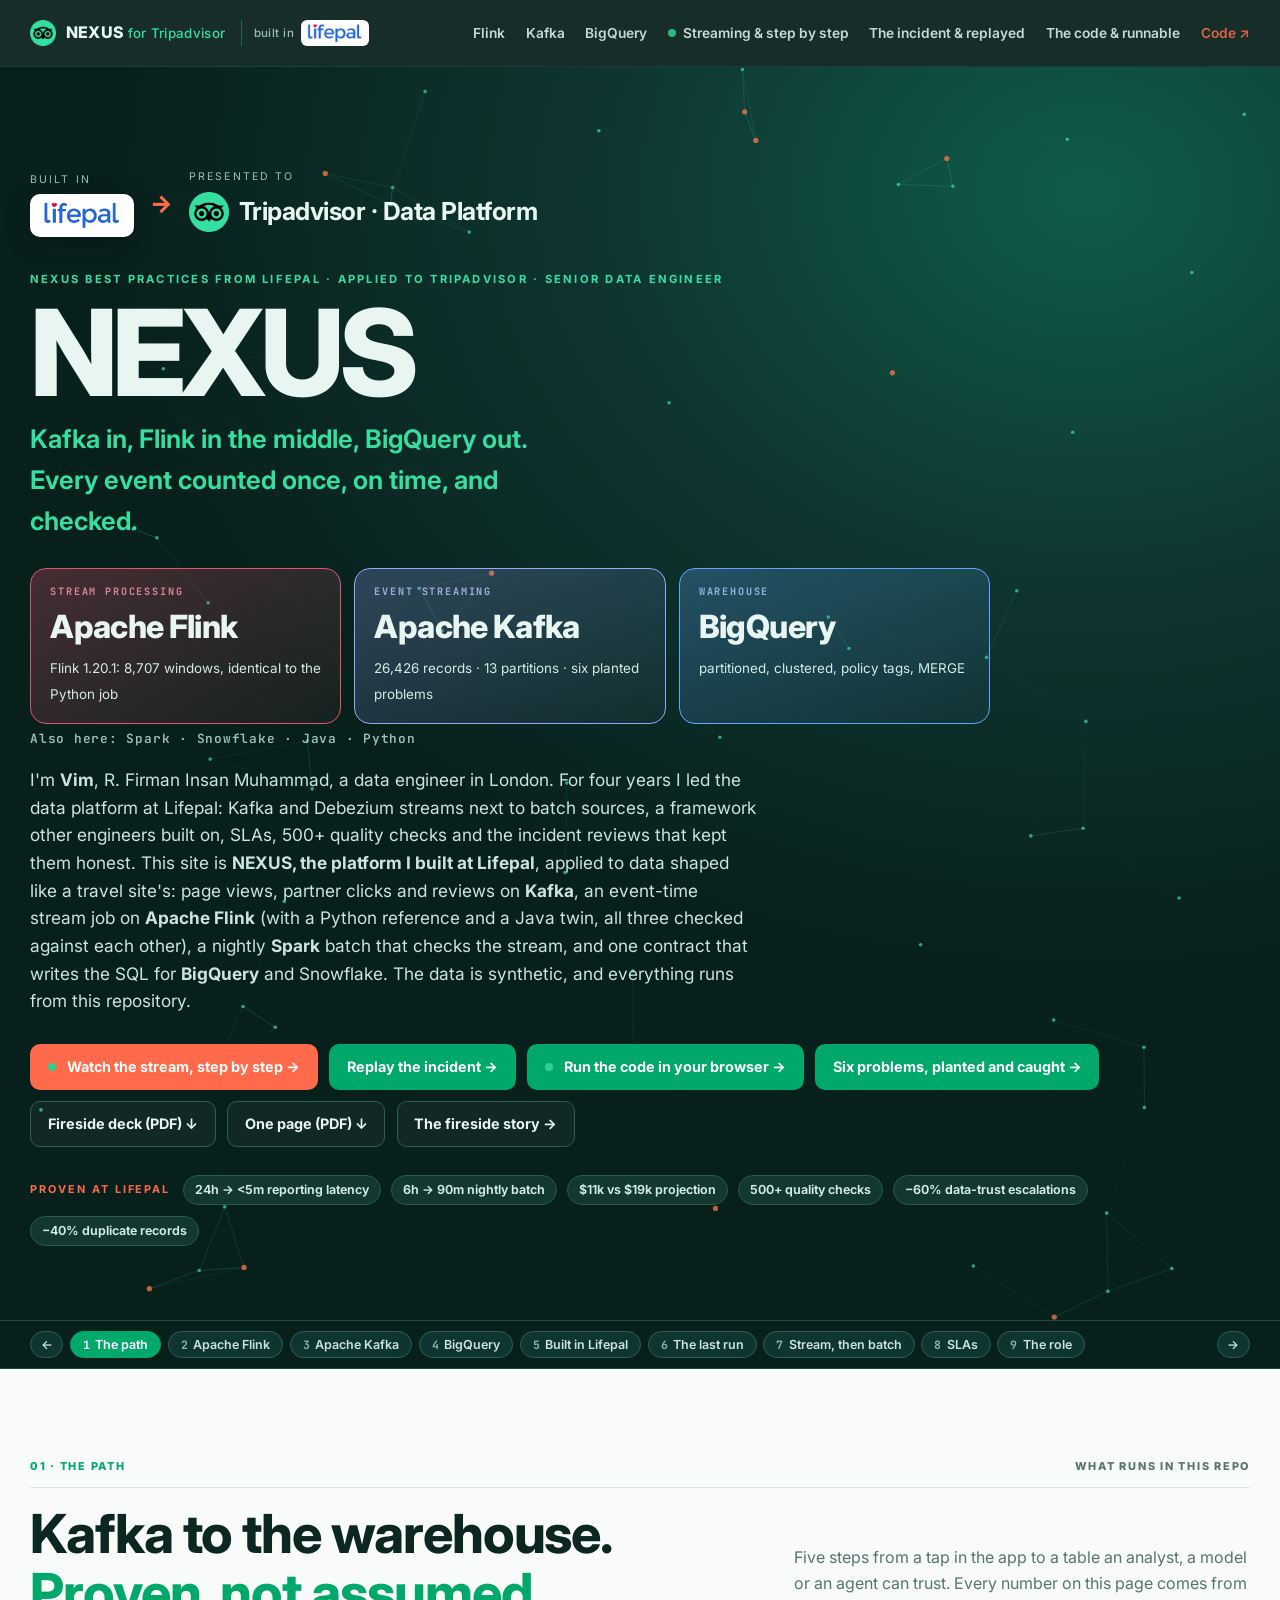
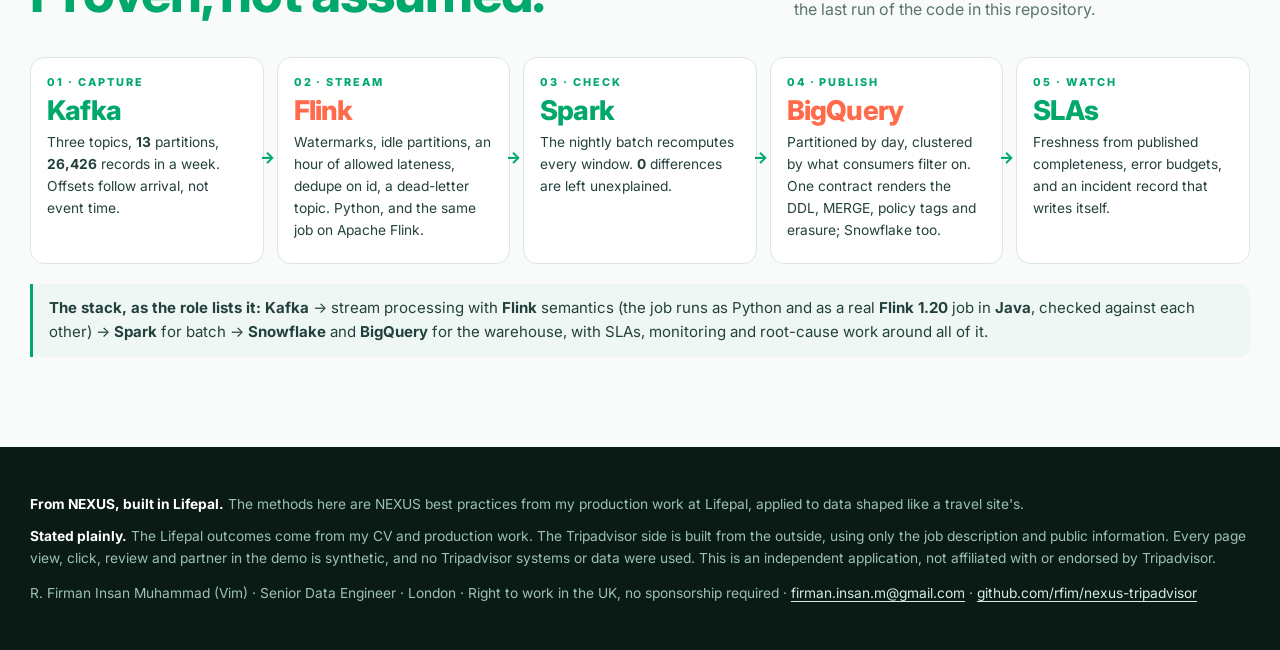
==== index.html @ 794dea15 "Put Flink, Kafka and BigQuery first: hero tiles, nav, section order, BigQuery-first SQL Co-Authored-" ====
<!doctype html>
<html lang="en-GB">
<head>
<meta charset="utf-8">
<meta name="viewport" content="width=device-width, initial-scale=1">
<title>NEXUS for Tripadvisor · Vim</title>
<meta name="description" content="An independent Senior Data Engineer portfolio by R. Firman Insan Muhammad (Vim): Kafka topics into an event-time stream job with a Java twin, a nightly Spark batch that checks it, one contract rendered to Snowflake and BigQuery, and SLAs with a real incident and its postmortem.">
<link rel="icon" href="assets/favicon.png" type="image/png">
<link rel="apple-touch-icon" href="assets/apple-touch-icon.png">
<link rel="preconnect" href="https://fonts.googleapis.com"><link rel="preconnect" href="https://fonts.gstatic.com" crossorigin>
<link href="https://fonts.googleapis.com/css2?family=Inter:wght@300;400;500;600;700;800&family=JetBrains+Mono:wght@400;600&display=swap" rel="stylesheet">
<link rel="stylesheet" href="assets/site.css">
<link rel="stylesheet" href="assets/tripadvisor.css">
</head>
<body>
<a class="skip" href="#main">Skip to content</a>
<header class="site-header"><div class="shell">
  <a class="brand" href="#top"><img class="brand-owl" src="assets/tripadvisor-owl.png" alt="" width="26" height="26"><span>NEXUS <small>for Tripadvisor</small></span><span class="built-in"><small>built in</small><span class="logo-chip"><img src="assets/lifepal.png" alt="Lifepal" width="56" height="20"></span></span></a>
  <nav aria-label="Primary">
    <a href="#java">Flink</a>
    <a href="#problems">Kafka</a>
    <a href="#warehouses">BigQuery</a>
    <a href="stream.html" class="keep"><span class="live" aria-hidden="true"></span>Streaming &amp; step by step</a>
    <a href="oncall.html" class="keep">The incident &amp; replayed</a>
    <a href="run.html" class="keep">The code &amp; runnable</a>
    <a href="https://github.com/rfim/nexus-tripadvisor" class="nav-code keep">Code ↗</a>
  </nav>
</div></header>

<main id="main">
<section class="hero" id="top">
  <canvas id="hero-net" aria-hidden="true"></canvas>
  <div class="shell">
    <div class="built" aria-label="Built in Lifepal, presented to Tripadvisor">
      <div><small>Built in</small><span class="logo-tile"><img src="assets/lifepal.png" alt="Lifepal" width="120" height="43"></span></div>
      <i aria-hidden="true">→</i>
      <div><small>Presented to</small><span class="ta-presented"><img src="assets/tripadvisor-owl.png" alt="Tripadvisor" width="40" height="40"><b>Tripadvisor · Data Platform</b></span></div>
    </div>
    <p class="kicker" style="color:var(--violet2)">NEXUS best practices from Lifepal · applied to Tripadvisor · Senior Data Engineer</p>
    <h1>NEXUS</h1>
    <p class="sub">Kafka in, Flink in the middle, BigQuery out. Every event counted once, on time, and checked.</p>
    <div class="stack3" aria-label="The three technologies this site is built around">
      <a class="stack-tile flink" href="#java"><small>Stream processing</small><b>Apache Flink</b><span data-k="flink_line">Flink 1.20 job, checked in CI</span></a>
      <a class="stack-tile kafka" href="#problems"><small>Event streaming</small><b>Apache Kafka</b><span data-k="kafka_line">three topics, six planted problems</span></a>
      <a class="stack-tile bq" href="#warehouses"><small>Warehouse</small><b>BigQuery</b><span>partitioned, clustered, policy tags, MERGE</span></a>
    </div>
    <p class="also">Also here: Spark · Snowflake · Java · Python</p>
    <p class="lede">I'm <b>Vim</b>, R. Firman Insan Muhammad, a data engineer in London. For four years I led the data platform at Lifepal: Kafka and Debezium streams next to batch sources, a framework other engineers built on, SLAs, 500+ quality checks and the incident reviews that kept them honest. This site is <b>NEXUS, the platform I built at Lifepal</b>, applied to data shaped like a travel site's: page views, partner clicks and reviews on <b>Kafka</b>, an event-time stream job on <b>Apache Flink</b> (with a Python reference and a Java twin, all three checked against each other), a nightly <b>Spark</b> batch that checks the stream, and one contract that writes the SQL for <b>BigQuery</b> and Snowflake. The data is synthetic, and everything runs from this repository.</p>
    <div class="cta">
      <a class="button b-pink" href="stream.html"><span class="live" aria-hidden="true"></span>Watch the stream, step by step →</a>
      <a class="button b-primary" href="oncall.html">Replay the incident →</a>
      <a class="button b-primary" href="run.html"><span class="live" aria-hidden="true"></span>Run the code in your browser →</a>
      <a class="button b-primary" href="#problems">Six problems, planted and caught →</a>
      <a class="button b-ghost" href="assets/Nexus_Tripadvisor_VIM.pdf">Fireside deck (PDF) ↓</a>
      <a class="button b-ghost" href="assets/VIM_Tripadvisor_one_page.pdf">One page (PDF) ↓</a>
      <a class="button b-ghost" href="story.html">The fireside story →</a>
    </div>
    <div class="proof"><b>PROVEN AT LIFEPAL</b>
      <span class="chip dark">24h → &lt;5m reporting latency</span><span class="chip dark">6h → 90m nightly batch</span>
      <span class="chip dark">$11k vs $19k projection</span><span class="chip dark">500+ quality checks</span>
      <span class="chip dark">−60% data-trust escalations</span><span class="chip dark">−40% duplicate records</span></div>
  </div>
</section>

<div class="strip-nav" id="strip-nav"><div class="shell" role="tablist" aria-label="NEXUS for Tripadvisor, section by section">
  <button class="arrow" data-step="prev" aria-label="Previous">←</button>
  <button data-go="0"><b>1</b>The path</button><button data-go="1"><b>2</b>Apache Flink</button><button data-go="2"><b>3</b>Apache Kafka</button><button data-go="3"><b>4</b>BigQuery</button><button data-go="4"><b>5</b>Built in Lifepal</button><button data-go="5"><b>6</b>The last run</button><button data-go="6"><b>7</b>Stream, then batch</button><button data-go="7"><b>8</b>SLAs</button><button data-go="8"><b>9</b>The role</button>
  <span class="grow"></span><button class="arrow" data-step="next" aria-label="Next">→</button>
</div></div>
<div class="hstrip" id="strip">
<section class="section" id="path">
  <div class="shell">
    <div class="index"><span>01 · The path</span><span>what runs in this repo</span></div>
    <div class="head"><h2>Kafka to the warehouse. <em>Proven, not assumed.</em></h2>
      <p>Five steps from a tap in the app to a table an analyst, a model or an agent can trust. Every number on this page comes from the last run of the code in this repository.</p></div>
    <div class="path">
      <div class="step"><div class="n">01 · CAPTURE</div><div class="big">Kafka</div><p>Three topics, <b data-k="partitions">–</b> partitions, <b data-k="records">–</b> records in a week. Offsets follow arrival, not event time.</p></div>
      <div class="step"><div class="n">02 · STREAM</div><div class="big">Flink</div><p>Watermarks, idle partitions, an hour of allowed lateness, dedupe on id, a dead-letter topic. Python, and the same job on Apache Flink.</p></div>
      <div class="step"><div class="n">03 · CHECK</div><div class="big">Spark</div><p>The nightly batch recomputes every window. <b data-k="unexplained">–</b> differences are left unexplained.</p></div>
      <div class="step"><div class="n">04 · PUBLISH</div><div class="big">BigQuery</div><p>Partitioned by day, clustered by what consumers filter on. One contract renders the DDL, MERGE, policy tags and erasure; Snowflake too.</p></div>
      <div class="step"><div class="n">05 · WATCH</div><div class="big">SLAs</div><p>Freshness from published completeness, error budgets, and an incident record that writes itself.</p></div>
    </div>
    <div class="callout" style="margin-top:1.2rem"><b>The stack, as the role lists it:</b> <b>Kafka</b> → stream processing with <b>Flink</b> semantics (the job runs as Python and as a real <b>Flink 1.20</b> job in <b>Java</b>, checked against each other) → <b>Spark</b> for batch → <b>Snowflake</b> and <b>BigQuery</b> for the warehouse, with SLAs, monitoring and root-cause work around all of it.</div>
  </div>
</section>

<section class="section dark" id="java">
  <div class="shell">
    <div class="index"><span>02 · Apache Flink</span><span>real Apache Flink 1.20, run in CI · stated plainly</span></div>
    <div class="head"><h2>The stream, <em>on Apache Flink.</em></h2>
      <p>The stream job is also an Apache Flink job: the DataStream API in Java 17, with keyed state, per-partition watermarks, allowed lateness and side outputs. CI builds it with Maven, replays the week on Flink's local MiniCluster, and fails if a window differs from the Python job.</p></div>
    <div class="grid g3" id="flink-tiles"></div>
    <div class="card" style="margin-top:1rem"><div class="sqltabs" id="flink-tabs"></div><div class="mono" id="flink-why" style="font-size:.8rem;color:#9cc0b7;margin:.2rem 0 .6rem"></div><pre id="flink-code" style="max-height:520px;overflow:auto"></pre></div>
    <div class="grid g2" style="margin-top:1rem">
      <div class="card"><div class="kicker" style="color:var(--violet2)">Python job ↔ Flink API</div><h3 style="margin:.3rem 0 .6rem;color:#fff">Same rule, Flink's name for it</h3><div id="flink-map"></div></div>
      <div class="card"><div class="kicker" style="color:var(--violet2)">java/src/nexus/WindowJob.java</div><h3 style="margin:.3rem 0 .6rem;color:#fff">And a plain-Java twin</h3><div id="java-result"></div></div>
    </div>
    <div class="callout pink" style="margin-top:1rem"><b>Depth, honestly:</b> Kafka, Spark and Python are production experience; at Lifepal the streaming was Kafka + Debezium with Spark, not Flink. The Flink job here is real Flink 1.20 and runs in CI on a MiniCluster, not on a production cluster. Snowflake is production experience from Deloitte. BigQuery I haven't run in production: the SQL here is mapped from Snowflake and Databricks (partitioning and clustering for bytes scanned, MERGE, policy tags), and it's where I'd learn first. Java is the part of the stack I'd be ramping up on, and the Flink job and the twin are how I've started: same semantics, tested against a reference.</div>
  </div>
</section>

<section class="section dark" id="problems">
  <div class="shell">
    <div class="index"><span>03 · Apache Kafka · six problems</span><span>planted in the topics, caught in the run</span></div>
    <div class="head"><h2>What Kafka really delivers. <em>And what it takes.</em></h2>
      <p>The generator runs a travel site for a week and writes what the brokers would keep. It plants the six problems I've met running streams in production. Each one is tested, and each one is on the step-by-step page.</p></div>
    <div class="grid g3" id="problem-cards"></div>
    <h3 style="margin:2rem 0 .8rem;color:#fff">One review, version by version</h3>
    <p style="max-width:72ch">A reviewer edits a review, then asks for their data to be erased. An outbox replay then re-sends the earlier edit with a new event id, so de-duplication can't catch it. Only the version rule does: the tombstone is version 4, and nothing older can bring the review back.</p>
    <div id="story" style="margin-top:.8rem"></div>
    <div class="cta"><a class="button b-pink" href="stream.html"><span class="live" aria-hidden="true"></span>Watch all six, step by step →</a></div>
  </div>
</section>

<section class="section alt" id="warehouses">
  <div class="shell">
    <div class="index"><span>04 · BigQuery + Snowflake</span><span>one contract, two dialects, governance included</span></div>
    <div class="head"><h2>BigQuery-ready. <em>Snowflake too.</em></h2>
      <p>Gold lands in <b>BigQuery</b> partitioned by day and clustered by the column consumers filter on, because you pay for bytes scanned. The DDL, MERGE, policy tags and erasure are generated from <code>contracts/sources.yml</code>, with the same for Snowflake, and committed; CI fails if they drift. Stated plainly: written and checked here, not run on a BigQuery project.</p></div>
    <div class="grid g2">
      <div class="card"><h3>Same product: BigQuery, and Snowflake</h3><div id="dialects" style="margin-top:.6rem"></div></div>
      <div class="card" style="background:var(--navy);border-color:#1f4a3c"><div class="sqltabs" id="sql-tabs"></div><pre id="sql" style="max-height:440px;overflow:auto"></pre></div>
    </div>
    <div class="callout" style="margin-top:1rem"><b>Checked, not only rendered.</b> The run loads Gold into SQLite with the same upsert semantics, runs the rules in <code>contracts/quality.yml</code>, applies the erasure, and checks that every personal field has a masking policy in Snowflake and a policy tag in BigQuery. <span id="wh-sum"></span></div>
  </div>
</section>

<section class="section alt" id="lifepal">
  <div class="shell">
    <div class="index"><span>05 · Built in Lifepal</span><span>a high-traffic consumer marketplace</span></div>
    <div class="head"><h2>Different product. <em>Same plumbing.</em></h2>
      <p>Lifepal compared insurance; Tripadvisor compares places to stay, eat and see. Both are marketplaces where clicks to partners are revenue, and where people decide on what other people wrote.</p></div>
    <div class="grid g2">
      <div class="card top-v"><div class="kicker">Lifepal · consumer insurance marketplace</div>
        <h3 style="margin:.4rem 0">One governed layer out of a fragmented estate</h3>
        <p>Batch jobs and legacy ingestion paths, each with its own idea of a customer. I wrote the spec and led the move to one lakehouse, team by team.</p>
        <ul><li>Kafka + Debezium CDC from PostgreSQL, next to batch from APIs and partner files</li><li>A config-driven Python framework: a new source was configuration, not code</li><li>SLAs, 500+ checks, anomaly holds, runbooks, a root-cause review after every incident</li><li>An MCP server for governed agent access; a RAG copilot with 1,000+ outcomes a day</li></ul></div>
      <div class="card top-p"><div class="kicker" style="color:var(--pink)">Tripadvisor · Data Platform</div>
        <h3 style="margin:.4rem 0">Frameworks, infrastructure and governance for every data user</h3>
        <p>As the role describes it: ETL/ELT across Snowflake and BigQuery, owned pipelines with SLAs, streaming and batch on Flink, Spark and Kafka, production Java and Python.</p>
        <ul><li>Event streams where lateness, retries and bad records are normal</li><li>Batch that checks the stream instead of replacing it</li><li>Two warehouses fed from one definition</li><li>SLAs that page early, and postmortems that change the template</li></ul></div>
    </div>
    <div class="grid g5" style="margin-top:1.2rem">
      <div class="card"><div class="big">99.7%</div><p>Reporting latency cut from 24 hours to under 5 minutes.</p></div>
      <div class="card"><div class="big p">75%</div><p>Nightly batch cut from 6 hours to 90 minutes by tuning Spark and SQL.</p></div>
      <div class="card"><div class="big">$11k</div><p>Monthly platform cost, against a $19k forecast.</p></div>
      <div class="card"><div class="big p">−60%</div><p>Data-trust escalations, with SLAs, 500+ checks and anomaly holds.</p></div>
      <div class="card"><div class="big">3–5</div><p>Engineers led. Two promoted to Senior; onboarding halved from 4 weeks to 2.</p></div>
    </div>
  </div>
</section>

<section class="section" id="run">
  <div class="shell">
    <div class="index"><span>06 · The last run</span><span>plain Python, Java and PySpark, synthetic data</span></div>
    <div class="head"><h2>What the run <em>actually did.</em></h2>
      <p>A week of a travel site, 5 to 11 October: three stream jobs, a lost TaskManager, a poison pill, the nightly batch, the checks, the warehouses and the SLA monitor. The figures are read from <code>assets/data/site.json</code>, which the run writes.</p></div>
    <div class="grid g4" id="run-tiles"></div>
    <div class="card" style="margin-top:1rem"><h3>Every record accounted for</h3>
      <p style="font-size:.86rem">Per topic, what was read equals what was counted, de-duplicated, sent to the side output, dead-lettered or kept from overwriting a newer version. The job keeps this ledger in its checkpointed state, so a restore can't double-count.</p>
      <div id="ledgers"></div></div>
    <div class="grid g2" style="margin-top:1rem">
      <div class="card"><h3>Checks in the warehouse</h3><div id="checks" style="margin-top:.5rem"></div></div>
      <div class="card incident" id="incident"></div>
    </div>
    <div class="card" style="margin-top:1rem"><h3>Task timeline</h3><div id="tasks" style="margin-top:.6rem"></div></div>
  </div>
</section>

<section class="section dark" id="reconcile">
  <div class="shell">
    <div class="index"><span>07 · Stream, then batch</span><span>the batch checks the stream; it doesn't replace it</span></div>
    <div class="head"><h2>Fast first. <em>Right by morning.</em></h2>
      <p>The stream publishes within minutes and closes a window an hour after its watermark passes. The nightly batch recomputes every window from the whole topic, where nothing is late. Every window where they differ must be explained, record for record, by the stream's side output.</p></div>
    <div id="recon"></div>
    <div class="grid g2" style="margin-top:1rem">
      <div class="card"><h3>Windows that differ, and why</h3><p style="font-size:.86rem">The offline upload: an iOS app flushed a flight's worth of events hours after they happened. The stream had closed those windows; the batch counts them.</p><div id="win-examples" style="margin-top:.6rem"></div></div>
      <div class="card"><h3>Page views per hour, and the hour held</h3><p style="font-size:.86rem">An hour is held from Gold when it is more than 2σ above the same hour on earlier days and at least double it. One hour was held; three users made 1,500 views in it.</p><div id="volume" style="margin-top:.6rem"></div><div id="bots"></div></div>
    </div>
  </div>
</section>

<section class="section" id="sla">
  <div class="shell">
    <div class="index"><span>08 · SLAs</span><span>measured the way a consumer feels them</span></div>
    <div class="head"><h2>On time is a number. <em>So is late.</em></h2>
      <p>A product's freshness is how far behind its published completeness is: the job publishes "complete up to" with the data, so an empty window at 3 a.m. still says the product is current. Samples every five minutes; the SLO turns them into an error budget.</p></div>
    <div id="sla-table"></div>
    <div class="card" style="margin-top:1rem"><h3>partner_revenue_15m on Friday 9 October</h3><p style="font-size:.86rem">Minutes behind, against the 45-minute SLA. A truncated record stopped the job at 14:05; freshness only crossed the line at 14:35. The restart count would have paged at 14:08.</p><div id="fresh" style="margin-top:.5rem"></div></div>
    <div class="cta"><a class="button b-primary" href="oncall.html"><span class="live" aria-hidden="true"></span>Replay the incident, minute by minute →</a></div>
  </div>
</section>

<section class="section alt" id="role">
  <div class="shell">
    <div class="index"><span>09 · The role, line by line</span><span>where I've done it before</span></div>
    <div class="head"><h2>Platform first. <em>Every data user next.</em></h2><p>Every row points to working code or a section of this page.</p></div>
    <div class="tablewrap"><table>
      <tr><th>The role asks for</th><th>What I've done (at Lifepal unless stated)</th><th>Here</th></tr>
      <tr><td class="k">ETL/ELT across Snowflake and BigQuery</td><td>Snowflake and dbt warehouses at Deloitte; a Databricks + dbt lakehouse at Lifepal with Kimball models for five teams.</td><td><a href="https://github.com/rfim/nexus-tripadvisor/tree/main/warehouse"><code>warehouse/</code></a></td></tr>
      <tr><td class="k">Own critical pipelines: SLAs, monitoring, root cause</td><td>SLAs for business-critical pipelines, freshness and volume alerts, runbooks, a root-cause review after every incident; escalations −60%.</td><td><a href="oncall.html">The incident</a></td></tr>
      <tr><td class="k">Streaming and batch on Flink, Spark, Kafka</td><td>Kafka + Debezium CDC streams with Spark; Spark tuning took the nightly batch from 6 hours to 90 minutes.</td><td><a href="https://github.com/rfim/nexus-tripadvisor/blob/main/src/nexus/stream.py"><code>stream.py</code></a></td></tr>
      <tr><td class="k">Production Java and Python</td><td>Python in production for ten years. Java: the twin here, tested against the Python job.</td><td><a href="https://github.com/rfim/nexus-tripadvisor/blob/main/java/src/nexus/WindowJob.java"><code>WindowJob.java</code></a></td></tr>
      <tr><td class="k">Shared data frameworks</td><td>A config-driven ingestion framework the whole team used; FastAPI services exposing data to product teams.</td><td><a href="https://github.com/rfim/nexus-tripadvisor/blob/main/contracts/sources.yml"><code>contracts/</code></a></td></tr>
      <tr><td class="k">Governance tooling</td><td>PII masking, role-based access, lineage, certified models, an MCP server giving agents governed access.</td><td><a href="#warehouses">Snowflake + BigQuery</a></td></tr>
      <tr><td class="k">GenAI, analytics and ML at scale</td><td>A production RAG copilot (1,000+ outcomes a day), a dbt semantic layer, feature pipelines for data science.</td><td><a href="story.html">Fireside story</a></td></tr>
      <tr><td class="k">Senior: standards and people</td><td>Set standards for modelling, testing and observability; led 3–5 engineers, two promoted to Senior; taught 100+ learners.</td><td><a href="run.html#tests">The tests</a></td></tr>
      <tr><td class="k">Flink, specifically</td><td>Stated plainly: not in production. Here it's real Flink 1.20 (DataStream API, keyed state, watermarks, side outputs) run in CI on a MiniCluster, with the same windows as the Python job.</td><td><a href="https://github.com/rfim/nexus-tripadvisor/tree/main/flink/job"><code>flink/job/</code></a></td></tr>
    </table></div>
  </div>
</section>
</div>
</main>

<footer><div class="shell">
  <p><b style="color:#fff">From NEXUS, built in Lifepal.</b> The methods here are NEXUS best practices from my production work at Lifepal, applied to data shaped like a travel site's.</p>
  <p style="margin-top:.6rem"><b style="color:#fff">Stated plainly.</b> The Lifepal outcomes come from my CV and production work. The Tripadvisor side is built from the outside, using only the job description and public information. Every page view, click, review and partner in the demo is synthetic, and no Tripadvisor systems or data were used. This is an independent application, not affiliated with or endorsed by Tripadvisor.</p>
  <p style="margin-top:.8rem">R. Firman Insan Muhammad (Vim) · Senior Data Engineer · London · Right to work in the UK, no sponsorship required · <a href="mailto:firman.insan.m@gmail.com">firman.insan.m@gmail.com</a> · <a href="https://github.com/rfim/nexus-tripadvisor">github.com/rfim/nexus-tripadvisor</a></p>
</div></footer>
<script src="assets/common.js"></script>
<script src="assets/flink.js"></script>
<script src="assets/home.js"></script>
<script src="assets/strip.js"></script>
</body></html>
---- assets/site.css ----
/* NEXUS for Abound. Abound-toned palette (approximate): deep green ink, fresh green, warm coral accent. */
:root{
  --ink:#0c2622;--ink2:#23413c;--navy:#08201c;--navy2:#0f2f2a;--muted:#587470;--line:#dbe7e3;--wash:#eef7f3;
  --violet:#0b8a6a;--violet2:#3fd0a4;--pink:#ff7a45;--mint:#14b88a;--amber:#b07a00;--amber-bg:#fff6df;--red:#d93a5b;
  --paper:#f8fbf9;--white:#fff;--width:1220px;
  --font:"Inter",system-ui,-apple-system,"Segoe UI",sans-serif;
  --mono:"JetBrains Mono","SFMono-Regular",Consolas,ui-monospace,monospace;
}
*{box-sizing:border-box}
html{scroll-behavior:smooth}
body{margin:0;color:var(--ink);background:var(--paper);font:400 16px/1.6 var(--font);-webkit-font-smoothing:antialiased}
a{color:inherit;text-decoration:none}
button{font:inherit;cursor:pointer}
code,.mono{font-family:var(--mono);font-size:.86em}
:focus-visible{outline:3px solid var(--violet2);outline-offset:3px}
.shell{width:min(calc(100% - 2rem),var(--width));margin-inline:auto}
.skip{position:absolute;left:1rem;top:-5rem;z-index:100;background:#fff;padding:.5rem 1rem}.skip:focus{top:1rem}
h1,h2,h3{letter-spacing:-.02em;margin:0;line-height:1.1}
h2{font-size:clamp(2rem,4.2vw,3.4rem);font-weight:750}
h2 em{font-style:normal;color:var(--violet)}
h3{font-size:1.12rem;font-weight:700}
p{margin:.4rem 0}
.kicker{font-size:.7rem;letter-spacing:.2em;text-transform:uppercase;font-weight:700;color:var(--violet)}
.lede{color:var(--ink2);font-size:1.08rem;max-width:62ch}
.section{padding:clamp(3.5rem,7vw,6rem) 0}
.section.alt{background:#fff;border-block:1px solid var(--line)}
.section.dark{background:var(--navy);color:#e8f5f1}
.section.dark .lede,.section.dark p{color:#c4ddd6}
.section.dark h2 em{color:var(--pink)}
.head{display:grid;grid-template-columns:minmax(0,1.1fr) minmax(260px,.7fr);gap:3rem;align-items:end;margin:1rem 0 2.2rem}
.head>p{color:var(--muted);margin:0}
.section.dark .head>p{color:#9cc0b7}
.index{display:flex;justify-content:space-between;border-bottom:1px solid var(--line);padding-bottom:.7rem;font-size:.68rem;
  font-weight:800;letter-spacing:.16em;text-transform:uppercase;color:var(--violet)}
.index span:last-child{color:var(--muted)}
.section.dark .index{border-color:#1f4a42;color:var(--violet2)}
.grid{display:grid;gap:1rem}
.g2{grid-template-columns:repeat(2,minmax(0,1fr))}.g3{grid-template-columns:repeat(3,minmax(0,1fr))}
.g4{grid-template-columns:repeat(4,minmax(0,1fr))}.g5{grid-template-columns:repeat(5,minmax(0,1fr))}
.card{background:#fff;border:1px solid var(--line);border-radius:14px;padding:1.2rem 1.3rem}
.card p,.card li{color:var(--ink2);font-size:.94rem}
.section.dark .card{background:var(--navy2);border-color:#1f4a42}
.section.dark .card p,.section.dark .card li{color:#c4ddd6}
.card.top-v{border-top:4px solid var(--violet)}.card.top-p{border-top:4px solid var(--pink)}
.big{font-size:clamp(1.8rem,3vw,2.5rem);font-weight:800;letter-spacing:-.03em;color:var(--violet);line-height:1}
.big.p{color:var(--pink)}
.chip{display:inline-flex;align-items:center;gap:.35rem;font-size:.78rem;font-weight:650;padding:.25rem .7rem;border-radius:99px;
  background:var(--wash);color:var(--violet);border:1px solid var(--line);margin:.15rem .2rem .15rem 0}
.chip.dark{background:#12382f;border-color:#2a5a50;color:#d3ece5}
.callout{background:var(--wash);border-left:3px solid var(--violet);padding:.8rem 1rem;border-radius:0 10px 10px 0;font-size:.94rem;color:var(--ink2)}
.callout.amber{background:var(--amber-bg);border-left-color:var(--amber)}
.callout.pink{border-left-color:var(--pink)}
table{border-collapse:collapse;width:100%}
th{font-size:.68rem;letter-spacing:.14em;text-transform:uppercase;color:var(--muted);text-align:left;padding:.55rem .6rem;border-bottom:1.5px solid var(--ink)}
td{padding:.55rem .6rem;border-bottom:1px solid var(--line);vertical-align:top;font-size:.92rem}
td.k{font-weight:700}
.num{text-align:right;font-variant-numeric:tabular-nums}
.tablewrap{overflow-x:auto;border:1px solid var(--line);border-radius:12px;background:#fff}
.tablewrap table td,.tablewrap table th{white-space:nowrap}
pre{background:var(--navy);color:#e3f3ee;border-radius:12px;padding:1rem 1.1rem;font:400 .8rem/1.55 var(--mono);overflow-x:auto;margin:0}
pre .c{color:#8fb3aa}pre .k{color:var(--pink)}pre .s{color:#7ce0bf}pre .n{color:#ffd27a}
.button{display:inline-flex;align-items:center;gap:.7rem;min-height:46px;padding:.65rem 1.05rem;border-radius:10px;font-weight:700;font-size:.9rem;
  transition:transform .15s,background .15s;border:1px solid transparent}
.button:hover{transform:translateY(-2px)}
.b-primary{background:var(--violet);color:#fff}.b-primary:hover{background:#10a27d}
.b-pink{background:var(--pink);color:#fff}
.b-ghost{border-color:#2e5f55;color:#e8f5f1;background:rgba(255,255,255,.04)}.b-ghost:hover{border-color:var(--violet2)}
.b-light{border-color:var(--line);background:#fff;color:var(--ink)}
.live{width:8px;height:8px;border-radius:50%;background:var(--mint);box-shadow:0 0 0 0 rgba(20,184,138,.6);animation:ping 2s infinite}
@keyframes ping{0%{box-shadow:0 0 0 0 rgba(20,184,138,.6)}80%,100%{box-shadow:0 0 0 9px rgba(20,184,138,0)}}

/* header */
.site-header{position:sticky;top:0;z-index:30;background:rgba(8,32,28,.94);backdrop-filter:blur(10px);color:#e8f5f1;border-bottom:1px solid #1a3f38}
.site-header .shell{display:flex;align-items:center;justify-content:space-between;gap:1.5rem;min-height:66px}
.brand{display:flex;align-items:center;gap:.6rem;font-weight:800;letter-spacing:.02em}
.brand-mark{width:24px;height:24px;border-radius:7px;background:conic-gradient(from 200deg,var(--violet),var(--pink),var(--violet));
  box-shadow:inset 0 0 0 5px var(--navy)}
.brand small{color:var(--violet2);font-weight:500}
.site-header nav{display:flex;gap:1.3rem;flex-wrap:wrap;justify-content:flex-end;font-size:.86rem;font-weight:600}
.site-header nav a{opacity:.85;display:inline-flex;align-items:center;gap:.4rem}.site-header nav a:hover,.site-header nav a[aria-current]{opacity:1;color:var(--violet2)}
.nav-code{color:var(--pink)!important}

/* hero */
.hero{position:relative;overflow:hidden;background:radial-gradient(110% 90% at 85% 10%,#0f5c4a 0%,#0f3530 35%,#08201c 70%);color:#e8f5f1;
  padding:clamp(3.5rem,8vw,6.5rem) 0 clamp(3rem,6vw,4.5rem)}
.hero canvas{position:absolute;inset:0;width:100%;height:100%;opacity:.75}
.hero .shell{position:relative}
.built{display:flex;align-items:center;gap:1rem;flex-wrap:wrap;margin-bottom:2rem}
.built small{display:block;font-size:.66rem;letter-spacing:.2em;text-transform:uppercase;color:#9cc0b7;margin-bottom:.35rem}
.logo-tile{display:inline-flex;background:#fff;border-radius:10px;padding:.45rem .8rem;box-shadow:0 6px 24px rgba(0,0,0,.25)}
.logo-tile img{height:28px;width:auto;display:block}
.built i{font-style:normal;color:var(--pink);font-weight:800;font-size:1.5rem}
.built b{font-size:1.55rem;letter-spacing:-.02em}
.hero h1{font-size:clamp(3.6rem,10vw,7.5rem);font-weight:800;letter-spacing:-.05em;line-height:.95}
.hero .sub{font-size:clamp(1.15rem,2.2vw,1.6rem);color:var(--violet2);font-weight:650;margin-top:.6rem;max-width:30ch}
.hero .lede{color:#cde3dd;margin-top:1.2rem;max-width:66ch}
.cta{display:flex;flex-wrap:wrap;gap:.7rem;margin-top:1.8rem}
.proof{display:flex;flex-wrap:wrap;gap:.4rem;margin-top:1.6rem;align-items:center}
.proof b{font-size:.68rem;letter-spacing:.18em;color:var(--pink);margin-right:.4rem}

/* path */
.path{display:grid;grid-template-columns:repeat(5,minmax(0,1fr));gap:.8rem;position:relative}
.step{background:#fff;border:1px solid var(--line);border-radius:14px;padding:1rem;position:relative}
.step .n{font-size:.68rem;letter-spacing:.18em;color:var(--violet);font-weight:800}
.step .big{font-size:1.7rem;margin:.35rem 0}
.step:nth-child(2n) .big{color:var(--pink)}
.step p{font-size:.86rem;color:var(--ink2)}
.step:not(:last-child)::after{content:"→";position:absolute;right:-.75rem;top:42%;color:var(--violet);font-weight:800;z-index:2}

/* integrations */
.integrations{display:grid;grid-template-columns:repeat(3,minmax(0,1fr));gap:1rem}
.integration{border-radius:16px;padding:1.2rem;background:linear-gradient(160deg,#133f37,#0c2d28);border:1px solid #285a50}
.integration h3{color:#fff;margin-bottom:.6rem}
.integration .chip{background:#18463d;border-color:#2e5f55;color:#dcefe9}

/* footer */
footer{background:var(--navy);color:#9cc0b7;font-size:.86rem;padding:2.5rem 0}
footer a{color:#d3ece5;text-decoration:underline;text-underline-offset:3px}

/* MCP stage */
.stage{position:relative;background:radial-gradient(90% 120% at 50% 0%,#12443b 0%,#08201c 60%);border:1px solid #1f4a42;border-radius:20px;overflow:hidden}
.stage svg{display:block;width:100%;height:auto}
.svgwrap{overflow-x:auto}
.node rect{fill:#0f3530;stroke:#2e5f55;stroke-width:1.5;transition:fill .35s,stroke .35s}
.node text{fill:#e3f3ee;font:600 15px var(--font)}
.node text.sm{font:500 11.5px var(--font);fill:#9cc0b7}
.node.on rect{fill:#0b6b53;stroke:var(--violet2)}
.node.hot rect{fill:#6b3220;stroke:var(--pink)}
.node.off rect{opacity:.35}
.wire{fill:none;stroke:#285a50;stroke-width:2;stroke-dasharray:6 7}
.wire.on{stroke:var(--violet2);animation:dash 1s linear infinite}
.wire.hot{stroke:var(--pink);animation:dash .7s linear infinite}
@keyframes dash{to{stroke-dashoffset:-26}}
.packet{filter:drop-shadow(0 0 6px rgba(255,79,139,.9))}
.tool-pill{transition:opacity .4s,transform .4s}
.stage-ui{display:grid;grid-template-columns:minmax(0,1.35fr) minmax(300px,1fr);gap:0;border-top:1px solid #1f4a42}
.steps-list{list-style:none;margin:0;padding:1rem 1.2rem;max-height:430px;overflow:auto;border-right:1px solid #1f4a42}
.steps-list li{display:grid;grid-template-columns:28px 1fr;gap:.6rem;padding:.55rem .4rem;border-radius:10px;color:#a6c4bc;font-size:.9rem;cursor:pointer}
.steps-list li b{color:#d3ece5;display:block;font-size:.92rem}
.steps-list li .dot{width:24px;height:24px;border-radius:50%;border:1.5px solid #2e5f55;display:grid;place-items:center;font-size:.72rem;font-weight:800;color:#8fb3aa}
.steps-list li.done .dot{background:var(--violet);border-color:var(--violet);color:#fff}
.steps-list li.now{background:#12382f}
.steps-list li.now .dot{background:var(--pink);border-color:var(--pink);color:#fff;animation:ping 1.6s infinite}
.wirelog{padding:1rem 1.1rem;background:#04130f;max-height:430px;overflow:auto;font:400 .76rem/1.5 var(--mono);color:#cde3dd}
.wirelog .msg{border-left:2px solid #2e5f55;padding:.35rem .6rem;margin-bottom:.55rem;white-space:pre-wrap;word-break:break-word;animation:fadein .35s}
.wirelog .msg.req{border-color:var(--violet2)}.wirelog .msg.res{border-color:var(--mint)}.wirelog .msg.err{border-color:var(--pink)}
.wirelog .msg .dir{display:block;font-size:.66rem;letter-spacing:.14em;text-transform:uppercase;color:#8fb3aa;margin-bottom:.15rem}
@keyframes fadein{from{opacity:0;transform:translateY(4px)}to{opacity:1;transform:none}}
.controls{display:flex;flex-wrap:wrap;gap:.5rem;align-items:center;padding:.9rem 1.2rem;border-top:1px solid #1f4a42;background:#0a2621}
.controls button,.controls select{background:#12382f;color:#e8f5f1;border:1px solid #2e5f55;border-radius:9px;padding:.45rem .8rem;font-weight:650;font-size:.85rem}
.controls button.primary{background:var(--violet);border-color:var(--violet)}
.controls .grow{flex:1}
.controls label{font-size:.78rem;color:#9cc0b7}
.caption{padding:1rem 1.2rem;color:#e8f5f1;font-size:1rem;min-height:3.2rem;border-top:1px solid #1f4a42;background:#0c2d28}
.caption b{color:var(--pink)}

/* story tabs */
.tabs{display:flex;flex-wrap:wrap;gap:.4rem;margin:0 0 .8rem}
.tabs [role=tab]{border:1px solid #2e5f55;background:#0f3530;color:#cde3dd;border-radius:10px;padding:.6rem 1rem;font-weight:700;font-size:.88rem}
.tabs [role=tab][aria-selected=true]{background:var(--violet);border-color:var(--violet);color:#fff}
.tabs [role=tab][data-view=lifepal][aria-selected=true]{background:#1f6fe0;border-color:#1f6fe0}
.tabs [role=tab][data-view=lesson][aria-selected=true]{background:var(--pink);border-color:var(--pink)}
.stage[data-view=lifepal] .caption{background:#0f2a5c}.stage[data-view=lifepal] .caption b{color:#8fc2ff}
.stage[data-view=lesson] .caption{background:#4a2416}
.lesson{border-radius:12px;padding:.8rem 1rem;margin-top:.2rem}
.lesson b{display:block;font-size:.72rem;letter-spacing:.16em;text-transform:uppercase;margin-bottom:.2rem}
.lesson.lifepal{background:#e9f2ff;border-left:4px solid #1f6fe0}.lesson.lifepal b{color:#1f6fe0}
.lesson.lesson{background:#ffeef4;border-left:4px solid var(--pink)}.lesson.lesson b{color:var(--pink)}

/* code: editor + console */
.ide{display:grid;grid-template-columns:250px minmax(0,1fr);border:1px solid #1f4a42;border-radius:16px;overflow:hidden;background:#061d19;height:720px}
.tree{overflow:auto;border-right:1px solid #1f4a42;padding:.6rem 0;background:#0a2621}
.tree-dir{font:700 .68rem var(--mono);letter-spacing:.08em;color:#8fb3aa;padding:.7rem .9rem .25rem}
.tree-file{display:flex;justify-content:space-between;align-items:center;width:100%;border:0;background:none;color:#d3ece5;text-align:left;padding:.28rem .9rem .28rem 1.3rem;font:500 .8rem var(--mono)}
.tree-file:hover{background:#12382f}.tree-file.active{background:#0b6b53;color:#fff}
.dot-browser,.dot-spark,.dot-tests,.dot-view{display:inline-block;width:8px;height:8px;border-radius:50%;flex:none}
.dot-browser{background:var(--mint)}.dot-local{background:#5fb4ff;display:inline-block;width:8px;height:8px;border-radius:50%;flex:none}.dot-spark{background:#f0a23a}.dot-tests{background:var(--violet2)}.dot-view{background:#4a4d86}
.ide-main{display:grid;grid-template-rows:auto minmax(0,1fr) 230px;min-width:0}
.ide-bar{display:flex;align-items:center;gap:.5rem;padding:.55rem .8rem;border-bottom:1px solid #1f4a42;background:#0c2d28;flex-wrap:wrap}
.ide-bar code{color:#fff;font-size:.82rem}.ide-bar .grow{flex:1}
.ide-bar button,.ide-bar a.ghost{border:1px solid #2e5f55;background:#12382f;color:#e8f5f1;border-radius:8px;padding:.35rem .7rem;font-size:.8rem;font-weight:650}
.ide-bar button.primary{background:var(--violet);border-color:var(--violet)}.ide-bar button:disabled{opacity:.45;cursor:not-allowed}
.ide-bar kbd{font:500 .66rem var(--mono);opacity:.75;margin-left:.3rem}
.badge,.pill{font:700 .66rem var(--font);letter-spacing:.04em;padding:.18rem .55rem;border-radius:99px}
.b-run{background:#0d3b30;color:#7ce0bf}.b-spark{background:#3d2a0c;color:#f6c27a}.b-test{background:#241f73;color:#cfc7ff}.b-view{background:#12382f;color:#9cc0b7}.b-dirty{background:#4a1f3a;color:#ff9cc0}.b-local{background:#0f2a5c;color:#9fd0ff}
.editor{min-height:0;overflow:hidden}
.CodeMirror{height:100%;font:400 .8rem/1.55 var(--mono)}
.cm-s-nexus.CodeMirror{background:#061d19;color:#e3f3ee}.cm-s-nexus .CodeMirror-gutters{background:#0a2621;border-right:1px solid #1a3f38}
.cm-s-nexus .CodeMirror-linenumber{color:#4f5290}.cm-s-nexus .CodeMirror-cursor{border-left:2px solid var(--pink)}
.cm-s-nexus .CodeMirror-selected,.cm-s-nexus.CodeMirror-focused .CodeMirror-selected{background:#2a2d78}
.cm-s-nexus .cm-keyword{color:#ff9a6a}.cm-s-nexus .cm-def{color:#8fc2ff}.cm-s-nexus .cm-string{color:#7ce0bf}.cm-s-nexus .cm-comment{color:#7b7eb8;font-style:italic}
.cm-s-nexus .cm-number,.cm-s-nexus .cm-atom{color:#ffd27a}.cm-s-nexus .cm-builtin{color:#b9e6d8}.cm-s-nexus .cm-variable-2,.cm-s-nexus .cm-meta{color:#b9b7ff}.cm-s-nexus .cm-property{color:#d3ece5}
.console{margin:0;border-radius:0;border-top:1px solid #1f4a42;background:#070820;color:#e3f3ee;overflow:auto;font-size:.76rem;white-space:pre-wrap}
.o-note{color:#9cc0b7}.o-err{color:#ff9a7a}.o-ok{color:#7ce0bf}.o-cmd{color:#ffd27a}
.legend{display:flex;gap:1.2rem;flex-wrap:wrap;margin-top:.7rem;font-size:.8rem;color:#9cc0b7}.legend i{margin-right:.35rem}
.tasklink{color:#d3ece5;text-decoration:none}.tasklink:hover{color:#fff;text-decoration:underline}.tasklink i{font:400 .7rem var(--mono);color:#8fb3aa;font-style:normal;margin-left:.3rem}
.suite{background:#fff}.suite summary{display:flex;gap:.8rem;align-items:center;flex-wrap:wrap}.suite summary span:nth-child(2){color:var(--muted);font-size:.86rem;flex:1}
.linkish{border:0;background:none;color:var(--violet);font-weight:700;text-decoration:underline}
.tlist{list-style:none;margin:.6rem 0 0;padding:0;columns:2;column-gap:1.5rem;font:400 .76rem var(--mono)}
.tlist li{break-inside:avoid;padding:.12rem 0}.tlist li span{display:inline-block;width:1.2rem}.tlist li i{color:var(--muted);font-style:normal;margin-left:.4rem}
.tlist li.passed span{color:var(--mint)}.tlist li.failed{color:var(--red)}.tlist li.skipped{color:var(--muted)}
#t-live .tlist{columns:2}
@media (max-width:980px){.ide{grid-template-columns:1fr;height:auto}.tree{max-height:220px;border-right:0;border-bottom:1px solid #1f4a42}.ide-main{grid-template-rows:auto 420px 220px}.tlist{columns:1}}

/* chat */
.chat{display:grid;grid-template-columns:minmax(0,1fr) minmax(0,1.1fr);gap:1rem}
.asks{display:flex;flex-wrap:wrap;gap:.45rem}
.asks button{background:#fff;border:1px solid var(--line);border-radius:99px;padding:.45rem .85rem;font-size:.85rem;color:var(--ink);font-weight:550}
.asks button:hover{border-color:var(--violet);color:var(--violet)}
.asks button.refuse{border-style:dashed}
.chatbox{display:flex;gap:.5rem;margin-top:.8rem}
.chatbox input{flex:1;border:1px solid var(--line);border-radius:10px;padding:.7rem .9rem;font:inherit}
.answer{background:#fff;border:1px solid var(--line);border-radius:14px;padding:1.1rem;min-height:280px}
.answer .bubble{background:var(--wash);border-radius:12px;padding:.8rem 1rem;margin:.6rem 0;font-size:.98rem}
.answer .bubble.no{background:#ffeef3;border:1px solid #ffc7d6}
.answer .cite{font-size:.8rem;color:var(--muted);border-top:1px dashed var(--line);margin-top:.6rem;padding-top:.5rem}
.trace{font:400 .76rem/1.5 var(--mono);background:var(--navy);color:#cde3dd;border-radius:10px;padding:.7rem .9rem;margin-top:.6rem;white-space:pre-wrap}
.persona{display:flex;gap:.4rem;flex-wrap:wrap;margin-bottom:.8rem}
.persona button{border:1px solid var(--line);background:#fff;border-radius:10px;padding:.45rem .8rem;font-size:.85rem;font-weight:650}
.persona button[aria-pressed=true]{background:var(--ink);color:#fff;border-color:var(--ink)}

/* run page */
.bars{display:grid;gap:.35rem}
.bar{display:grid;grid-template-columns:minmax(200px,1.2fr) 3fr 60px;gap:.7rem;align-items:center;font-size:.86rem}
.bar .track{height:14px;background:var(--wash);border-radius:6px;position:relative;overflow:hidden}
.bar .fill{position:absolute;top:0;bottom:0;background:linear-gradient(90deg,var(--violet),var(--pink));border-radius:6px;transform-origin:left;animation:grow .9s ease-out both}
@keyframes grow{from{transform:scaleX(0)}to{transform:scaleX(1)}}
.pass{color:var(--mint);font-weight:700}.fail{color:var(--red);font-weight:700}
details{border:1px solid var(--line);border-radius:12px;background:#fff;padding:.7rem 1rem;margin:.5rem 0}
details summary{cursor:pointer;font-weight:650}
.delta-up{color:var(--mint)}.delta-down{color:var(--red)}

/* on-call */
.timeline{position:relative;padding-left:1.6rem}
.timeline::before{content:"";position:absolute;left:.45rem;top:.3rem;bottom:.3rem;width:2px;background:var(--line)}
.tl{position:relative;margin-bottom:1rem;opacity:.25;transition:opacity .5s}
.tl.on{opacity:1}
.tl::before{content:"";position:absolute;left:-1.42rem;top:.35rem;width:14px;height:14px;border-radius:50%;background:#fff;border:3px solid var(--violet)}
.tl.on::before{background:var(--violet)}
.tl .t{font:700 .78rem var(--mono);color:var(--pink)}
.diff{font:400 .8rem/1.55 var(--mono);background:var(--navy);color:#cde3dd;border-radius:10px;padding:.8rem 1rem;white-space:pre-wrap;overflow-wrap:anywhere}
.diff .add{color:#7ce0bf}.diff .del{color:#ff9a7a}

.oncall-grid{grid-template-columns:minmax(0,1.3fr) minmax(0,1fr);gap:2rem}
.grid>*,.chat>*,.stage-ui>*,.head>*,.integrations>*,.path>*{min-width:0}
pre,.trace,.wirelog{max-width:100%;overflow-wrap:anywhere}
.trace{white-space:pre-wrap}
.controls select{max-width:100%}
@media (max-width:980px){
  .oncall-grid{grid-template-columns:1fr}
  .head,.stage-ui,.chat{grid-template-columns:1fr}
  .g3,.g4,.g5,.path,.integrations{grid-template-columns:repeat(2,minmax(0,1fr))}
  .step:not(:last-child)::after{display:none}
  .steps-list{border-right:0;border-bottom:1px solid #1f4a42}
  .site-header nav{gap:.8rem;font-size:.8rem}
}
@media (max-width:620px){
  .controls{gap:.4rem}.controls .grow{display:none}.controls label{width:100%}.controls select{width:100%}
  .built b{font-size:1.2rem}
  .stage svg{min-width:720px}
  .hero h1{font-size:3.4rem}
  .g2,.g3,.g4,.g5,.path,.integrations{grid-template-columns:1fr}
  .bar{grid-template-columns:1fr}
  .site-header nav a:not(.keep){display:none}
}
@media (prefers-reduced-motion:reduce){*{animation:none!important;transition:none!important}}
.bar>*{min-width:0}.tasklink,.tlist li,.suite summary{overflow-wrap:anywhere}
@media (max-width:620px){.tasklink i{display:block;margin-left:0}.tlist li i{display:block;margin-left:1.2rem}}

.section.dark #agent-report p,.section.dark #agent-report li{color:var(--ink2)}.section.dark #agent-report b,.section.dark #agent-report h3{color:var(--ink)}
#agent-trace,#agent-report{min-width:0;overflow-wrap:anywhere}
/* editor: Code | Lineage tabs */
.ide-tabs{display:flex;background:#061d19;border:1px solid #2e5f55;border-radius:9px;padding:2px;gap:2px}
.ide-bar .ide-tabs button{border:0;background:none;color:#9cc0b7;padding:.28rem .7rem;border-radius:7px}
.ide-bar .ide-tabs button.on{background:#0b6b53;color:#fff}
.lineage{min-height:0;overflow:auto;background:#061d19;display:grid;grid-template-columns:minmax(0,1fr) 260px}
.lineage[hidden]{display:none}
#lin-svg{width:100%;min-width:640px;height:auto;display:block}
.lin-info{overflow-wrap:anywhere;border-left:1px solid #1f4a42;padding:.8rem .9rem;font-size:.8rem;color:#d3ece5;overflow:auto}
.lin-info h4{margin:.7rem 0 .3rem;font:700 .66rem var(--mono);letter-spacing:.12em;text-transform:uppercase;color:#8fb3aa}
.lin-info ul{list-style:none;margin:0;padding:0;font:400 .74rem var(--mono)}.lin-info li{padding:.1rem 0}
.lin-info button{border:0;background:none;color:#b9e6d8;font:inherit;padding:0;text-decoration:underline;text-align:left}
.ln rect{fill:#141650;stroke:#2f3270;stroke-width:1}.ln text{font:500 10.5px var(--mono);fill:#8fb3aa;pointer-events:none}
.ln{cursor:pointer}.ln:hover rect{stroke:#8fb3aa}
.ln.w rect{fill:#5a1f4a;stroke:var(--pink);stroke-width:1.6}.ln.w text{fill:#fff}
.ln.r rect{fill:#24206e;stroke:#8f7dff;stroke-width:1.6}.ln.r text{fill:#fff}
.ln.sel rect{stroke:#ffd27a;stroke-width:2.2}
.ln .bad{fill:#ff9a7a;font-weight:700}.ln .ok{fill:#7ce0bf;font-weight:700}
.le{fill:none;stroke:#23265e;stroke-width:1.1}.le.hot{stroke:#b9e6d8;stroke-width:1.8;stroke-dasharray:5 4;animation:lin-flow 1s linear infinite}
@keyframes lin-flow{to{stroke-dashoffset:-9}}
@media (prefers-reduced-motion:reduce){.le.hot{animation:none}}
.lin-key{display:flex;gap:.8rem;flex-wrap:wrap;font-size:.72rem;color:#9cc0b7;margin-top:.4rem}.lin-key i{display:inline-block;width:10px;height:10px;border-radius:3px;margin-right:.3rem;vertical-align:-1px}
@media (max-width:760px){.lineage{grid-template-columns:1fr}.lin-info{border-left:0;border-top:1px solid #1f4a42}}
/* run page: the seven sections under the editor, side by side */
.strip-nav{position:sticky;top:0;z-index:5;background:#08201c;border-top:1px solid #1f4a42;border-bottom:1px solid #1f4a42}
.strip-nav .shell{display:flex;align-items:center;gap:.4rem;padding-top:.6rem;padding-bottom:.6rem;overflow-x:auto;scrollbar-width:none}
.strip-nav .shell::-webkit-scrollbar{display:none}
.strip-nav button{flex:none;border:1px solid #2e5f55;background:#0f3530;color:#cde3dd;border-radius:99px;padding:.32rem .75rem;font:600 .78rem var(--font);white-space:nowrap}
.strip-nav button b{font:700 .72rem var(--mono);color:#8fb3aa;margin-right:.35rem}
.strip-nav button.on{background:var(--violet);border-color:var(--violet);color:#fff}.strip-nav button.on b{color:#fff}
.strip-nav .arrow{padding:.32rem .6rem}.strip-nav .grow{flex:1}
.hstrip{display:flex;overflow-x:auto;overflow-y:hidden;scroll-snap-type:x mandatory;align-items:flex-start;scroll-behavior:smooth;transition:height .3s;scrollbar-width:thin}
.hstrip>section{flex:0 0 100%;min-width:0;scroll-snap-align:start}
@media (prefers-reduced-motion:reduce){.hstrip{scroll-behavior:auto;transition:none}}
.suite summary span:nth-child(2){min-width:14rem}
/* header: "built in Lifepal" next to the brand */
.built-in{display:inline-flex;align-items:center;gap:.45rem;margin-left:.35rem;padding-left:.75rem;border-left:1px solid #2e5f55}
.built-in small{color:#9cc0b7;font:500 .72rem var(--font);letter-spacing:.04em;white-space:nowrap}
.logo-chip{display:inline-flex;align-items:center;background:#fff;border-radius:6px;padding:3px 6px}
.logo-chip img{display:block;width:56px;height:auto}
@media (max-width:520px){.built-in{padding-left:.5rem;margin-left:.15rem;flex-direction:column;align-items:flex-start;gap:.15rem}.built-in small{font-size:.62rem}.logo-chip img{width:44px}}
.brand-mark{flex:none}
---- assets/tripadvisor.css ----
/* NEXUS for Tripadvisor, on top of site.css: a Tripadvisor-toned palette (approximate), near-black ink and travel green. */
:root{--violet:#00a86b;--violet2:#34e0a1;--pink:#ff6b4a;--mint:#2fcf8f;--navy:#0a1b15;--navy2:#10271f}
.g1{grid-template-columns:minmax(0,1fr)}
.section.dark .tablewrap{background:#0f2a21;border-color:#1f4a3c}
.section.dark .tablewrap td{border-color:#1f4a3c;color:#dcefe9}.section.dark .tablewrap th{color:#9cc0b7;border-color:#9cc0b7}
.incident{border-left:4px solid var(--pink)}
.task{display:grid;grid-template-columns:minmax(0,24rem) minmax(0,1fr) 3.5rem;gap:.8rem;align-items:center;font-size:.82rem;padding:.18rem 0}
.task .bar{position:relative;height:10px;background:var(--wash);border-radius:99px}
.task .bar i{position:absolute;top:0;bottom:0;background:var(--violet);border-radius:99px}
.task .bar i.java{background:#f0a23a}.task .bar i.spark{background:#ff9a6a}
@media (max-width:760px){.task{grid-template-columns:1fr 3rem}.task .bar{grid-column:1/-1;order:3}}
.ledger{display:grid;grid-template-columns:repeat(6,minmax(0,1fr));gap:.4rem;margin-top:.5rem}
.ledger div{background:var(--wash);border-radius:10px;padding:.5rem .6rem}
.ledger b{display:block;font:800 1.15rem var(--font);color:var(--ink)}.ledger small{font-size:.7rem;color:var(--muted)}
.ledger div.eq{background:none;display:grid;place-items:center;font:800 1.2rem var(--font);color:var(--violet)}
.section.dark .ledger div{background:#12382f}.section.dark .ledger b{color:#fff}.section.dark .ledger small{color:#9cc0b7}
.sqltabs{display:flex;gap:.35rem;flex-wrap:wrap;margin:.6rem 0}
.sqltabs button{border:1px solid #2e5f55;background:#0f3530;color:#cde3dd;border-radius:9px;padding:.35rem .75rem;font:600 .8rem var(--font)}
.sqltabs button.on{background:var(--violet);border-color:var(--violet);color:#fff}
.sqltabs .sep{width:1px;background:#2e5f55;margin:0 .3rem}
svg .grid{stroke:var(--line)}svg .ax{font:500 11px var(--font);fill:var(--muted)}
.section.dark svg .ax{fill:#9cc0b7}.section.dark svg .grid{stroke:#1f4a3c}
.chart{width:100%;height:auto;display:block}
.dot-java{display:inline-block;width:8px;height:8px;border-radius:50%;flex:none;background:#f0a23a}
.b-java{background:#3d2a0c;color:#f6c27a}
.ta-chip{display:inline-flex;align-items:center;gap:.4rem;background:#fff;border-radius:10px;padding:.35rem .7rem;color:#000;font-weight:800;letter-spacing:-.01em}
.ta-chip img{height:28px;width:auto;display:block;border-radius:6px}
.verdict{font:700 .72rem var(--mono);padding:.15rem .5rem;border-radius:99px}
.verdict.ok{background:#0d3b30;color:#7ce0bf}.verdict.bad{background:#4a1f1a;color:#ff9a7a}.verdict.warn{background:#3d2a0c;color:#f6c27a}
.section:not(.dark) .verdict.ok{background:#dff7ee;color:#007a4e}.section:not(.dark) .verdict.bad{background:#ffe6e0;color:#c0392b}
.section:not(.dark) .verdict.warn{background:#fff3d6;color:#8a5a00}
.mono{font-family:var(--mono)}
.kv{display:grid;grid-template-columns:max-content minmax(0,1fr);gap:.2rem .9rem;font-size:.86rem}.kv dt{color:var(--muted)}.kv dd{margin:0}
.section.dark .kv dt{color:#9cc0b7}
.tablewrap.wrap table td,.tablewrap.wrap table th{white-space:normal;overflow-wrap:anywhere}
.brand-owl{width:26px;height:26px;flex:none;display:block}
.ta-presented{display:inline-flex;align-items:center;gap:.6rem}.ta-presented img{width:40px;height:40px;display:block}
.dot-flink{display:inline-block;width:8px;height:8px;border-radius:50%;flex:none;background:#e6526f}
.b-flink{background:#4a1626;color:#ff9db2}
.on-flink{display:block;margin-top:.55rem;padding:.45rem .7rem;background:#04130f;border-left:3px solid #e6526f;border-radius:6px;font:400 .76rem/1.5 var(--mono);color:#ffd2dc;white-space:pre-wrap}
.on-flink span{display:block;font:700 .62rem var(--mono);letter-spacing:.16em;text-transform:uppercase;color:#ff9db2;margin-bottom:.15rem}
/* the three highlighted technologies */
.stack3{display:grid;grid-template-columns:repeat(3,minmax(0,1fr));gap:.8rem;margin:1.6rem 0 .4rem;max-width:960px}
.stack-tile{display:block;border-radius:16px;padding:1rem 1.2rem;border:1px solid rgba(255,255,255,.14);background:rgba(255,255,255,.05);transition:transform .15s}
.stack-tile:hover{transform:translateY(-3px)}
.stack-tile small{display:block;font:700 .64rem var(--mono);letter-spacing:.18em;text-transform:uppercase;opacity:.8}
.stack-tile b{display:block;font-size:clamp(1.4rem,2.6vw,2rem);font-weight:800;letter-spacing:-.02em;margin:.2rem 0}
.stack-tile span{font-size:.84rem;color:#d3ece5}
.stack-tile.flink{border-color:#e6526f;background:linear-gradient(150deg,rgba(230,82,111,.28),rgba(230,82,111,.06))}.stack-tile.flink small{color:#ff9db2}
.stack-tile.kafka{border-color:#9aa7ff;background:linear-gradient(150deg,rgba(154,167,255,.26),rgba(154,167,255,.05))}.stack-tile.kafka small{color:#c3caff}
.stack-tile.bq{border-color:#5fa8ff;background:linear-gradient(150deg,rgba(95,168,255,.28),rgba(95,168,255,.05))}.stack-tile.bq small{color:#a9d0ff}
.hero .also{font:600 .8rem var(--mono);color:#9cc0b7;letter-spacing:.06em;margin-top:.3rem}
@media (max-width:760px){.stack3{grid-template-columns:1fr}}
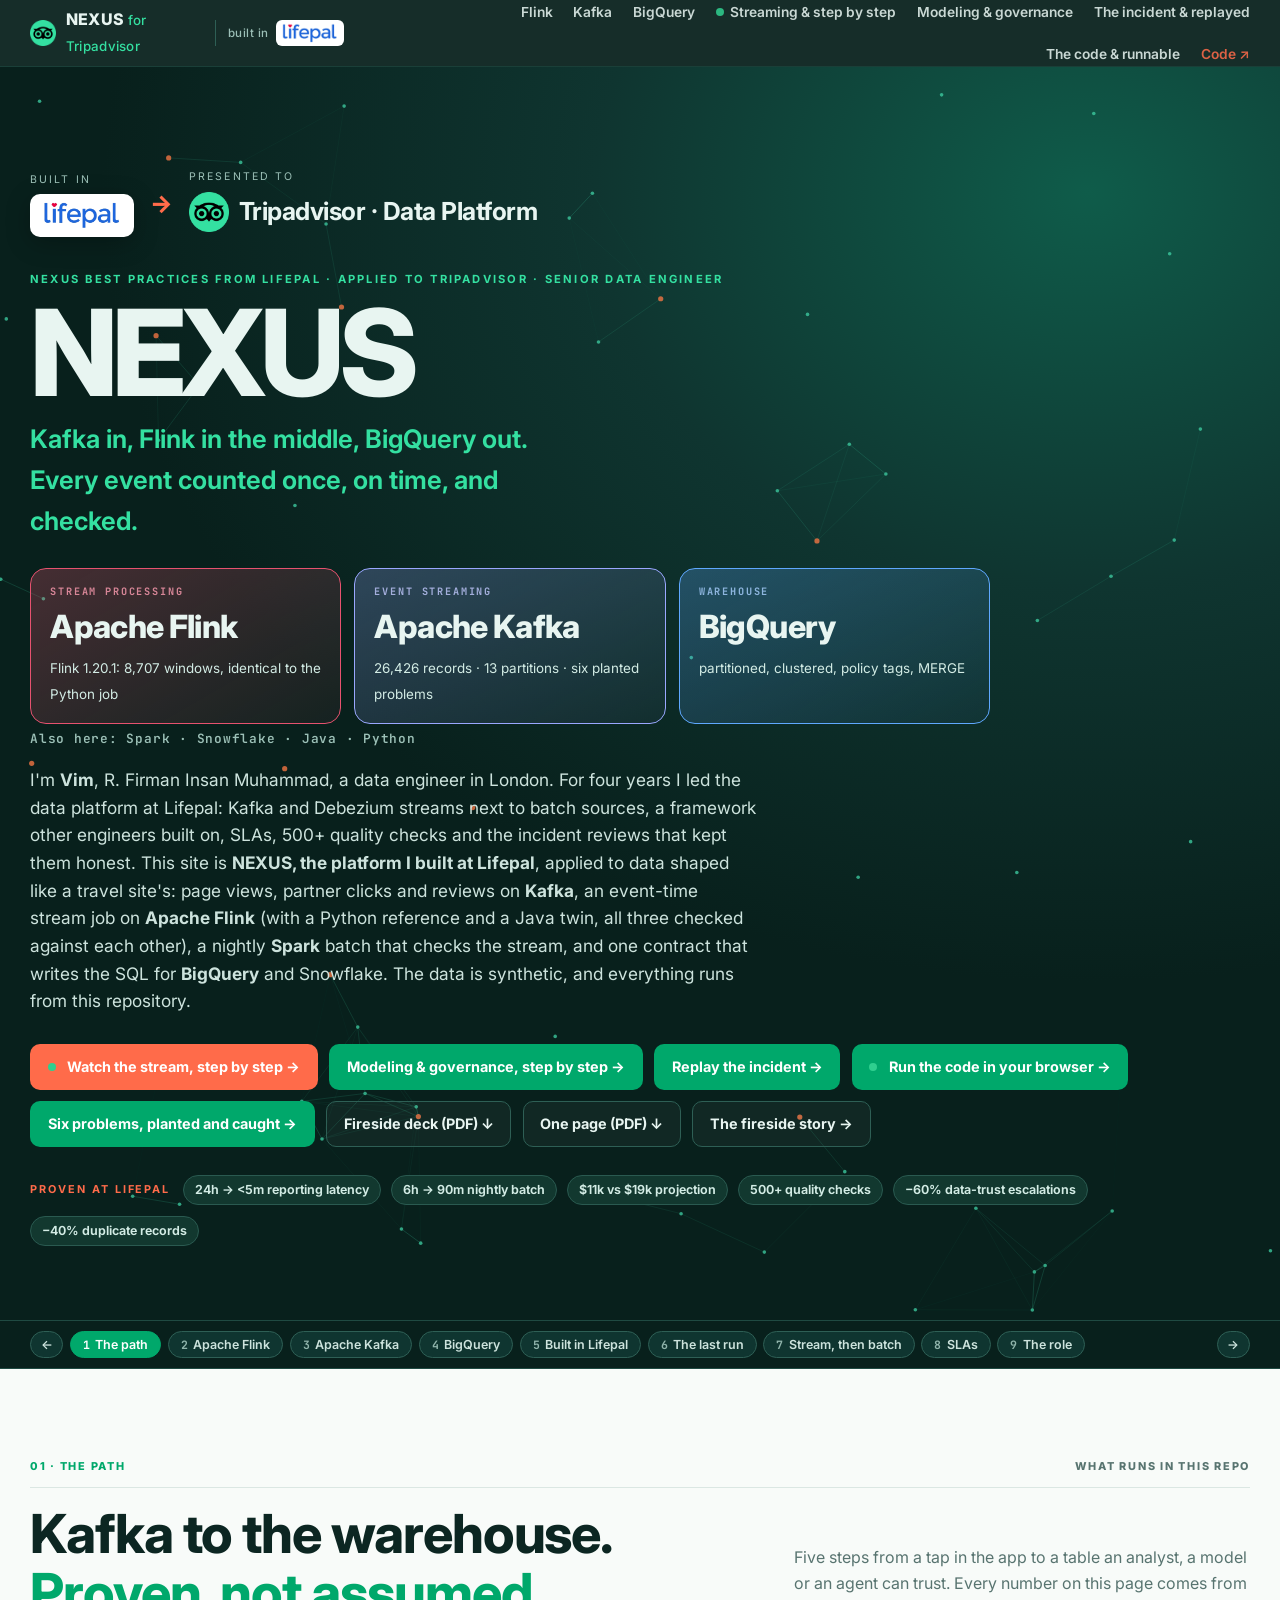
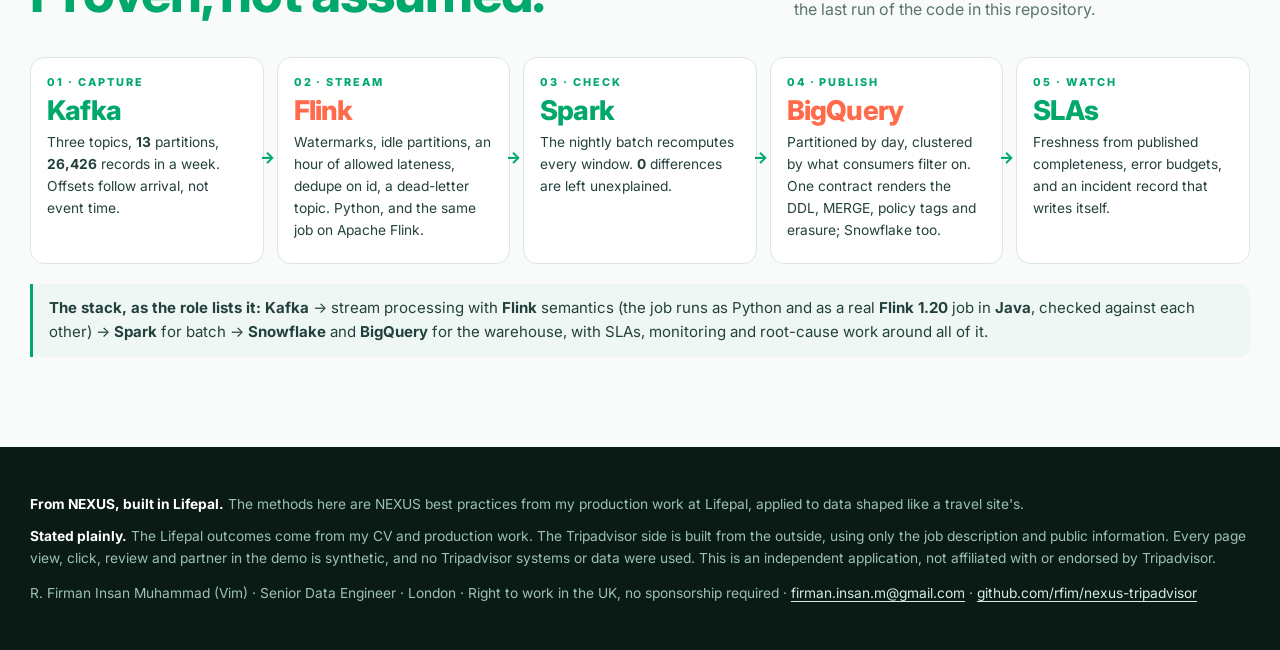
==== commit 88bb3de6: "Add Modeling & governance, step by step; BigQuery + Snowflake as one warehouse node A fifth page sim" ====
--- a/index.html
+++ b/index.html
@@ -21,6 +21,7 @@
     <a href="#problems">Kafka</a>
     <a href="#warehouses">BigQuery</a>
     <a href="stream.html" class="keep"><span class="live" aria-hidden="true"></span>Streaming &amp; step by step</a>
+    <a href="governance.html" class="keep">Modeling &amp; governance</a>
     <a href="oncall.html" class="keep">The incident &amp; replayed</a>
     <a href="run.html" class="keep">The code &amp; runnable</a>
     <a href="https://github.com/rfim/nexus-tripadvisor" class="nav-code keep">Code ↗</a>
@@ -48,6 +49,7 @@
     <p class="lede">I'm <b>Vim</b>, R. Firman Insan Muhammad, a data engineer in London. For four years I led the data platform at Lifepal: Kafka and Debezium streams next to batch sources, a framework other engineers built on, SLAs, 500+ quality checks and the incident reviews that kept them honest. This site is <b>NEXUS, the platform I built at Lifepal</b>, applied to data shaped like a travel site's: page views, partner clicks and reviews on <b>Kafka</b>, an event-time stream job on <b>Apache Flink</b> (with a Python reference and a Java twin, all three checked against each other), a nightly <b>Spark</b> batch that checks the stream, and one contract that writes the SQL for <b>BigQuery</b> and Snowflake. The data is synthetic, and everything runs from this repository.</p>
     <div class="cta">
       <a class="button b-pink" href="stream.html"><span class="live" aria-hidden="true"></span>Watch the stream, step by step →</a>
+      <a class="button b-primary" href="governance.html">Modeling &amp; governance, step by step →</a>
       <a class="button b-primary" href="oncall.html">Replay the incident →</a>
       <a class="button b-primary" href="run.html"><span class="live" aria-hidden="true"></span>Run the code in your browser →</a>
       <a class="button b-primary" href="#problems">Six problems, planted and caught →</a>
--- a/assets/tripadvisor.css
+++ b/assets/tripadvisor.css
@@ -51,3 +51,20 @@
 .stack-tile.bq{border-color:#5fa8ff;background:linear-gradient(150deg,rgba(95,168,255,.28),rgba(95,168,255,.05))}.stack-tile.bq small{color:#a9d0ff}
 .hero .also{font:600 .8rem var(--mono);color:#9cc0b7;letter-spacing:.06em;margin-top:.3rem}
 @media (max-width:760px){.stack3{grid-template-columns:1fr}}
+.flink-frame{fill:rgba(230,82,111,.07);stroke:#e6526f;stroke-width:1.6;stroke-dasharray:7 5}
+.flink-label{font:700 11px var(--mono);letter-spacing:.12em;fill:#ff9db2}.flink-label.dim{fill:#c98a99;letter-spacing:.04em;font-weight:500}
+/* terminal panes */
+.term-wrap{border-top:1px solid #1f4a42;background:#030c09;min-width:0}
+.section .grid .term-wrap{border:1px solid #1f4a42;border-radius:14px;overflow:hidden}
+.term-bar{display:flex;align-items:center;gap:.8rem;flex-wrap:wrap;padding:.45rem .9rem;background:#0a1d17;border-bottom:1px solid #1f4a42;color:#9cc0b7;font:600 .76rem var(--mono)}
+.term-bar b{color:#d3ece5;font-weight:600}
+.window-dots{display:inline-flex;gap:5px}.window-dots i{width:9px;height:9px;border-radius:50%;background:#ff5f57}.window-dots i:nth-child(2){background:#febc2e}.window-dots i:nth-child(3){background:#28c840}
+#term-tabs{display:flex;gap:4px}
+#term-tabs button{border:1px solid #2e5f55;background:none;color:#9cc0b7;border-radius:7px;padding:.22rem .6rem;font:600 .74rem var(--mono)}
+#term-tabs button.on{background:#e6526f;border-color:#e6526f;color:#fff}
+.term-note{margin-left:auto;font-weight:400;font-size:.68rem;color:#6f8f87}
+.term{margin:0;border-radius:0;background:#030c09;color:#cfe3db;font:400 .76rem/1.55 var(--mono);padding:.8rem 1rem;max-height:300px;min-height:150px;overflow:auto;white-space:pre-wrap;overflow-wrap:anywhere}
+.term.tall{max-height:520px}
+.term i{font-style:normal;color:#4f6f67}
+.t-cmd{color:#34e0a1;font-weight:600}.t-dim{color:#6f8f87}.t-err{color:#ff8a7a}.t-ok{color:#9be7c4}
+.t-hit{color:#fff;background:rgba(230,82,111,.22);display:inline-block;width:100%}
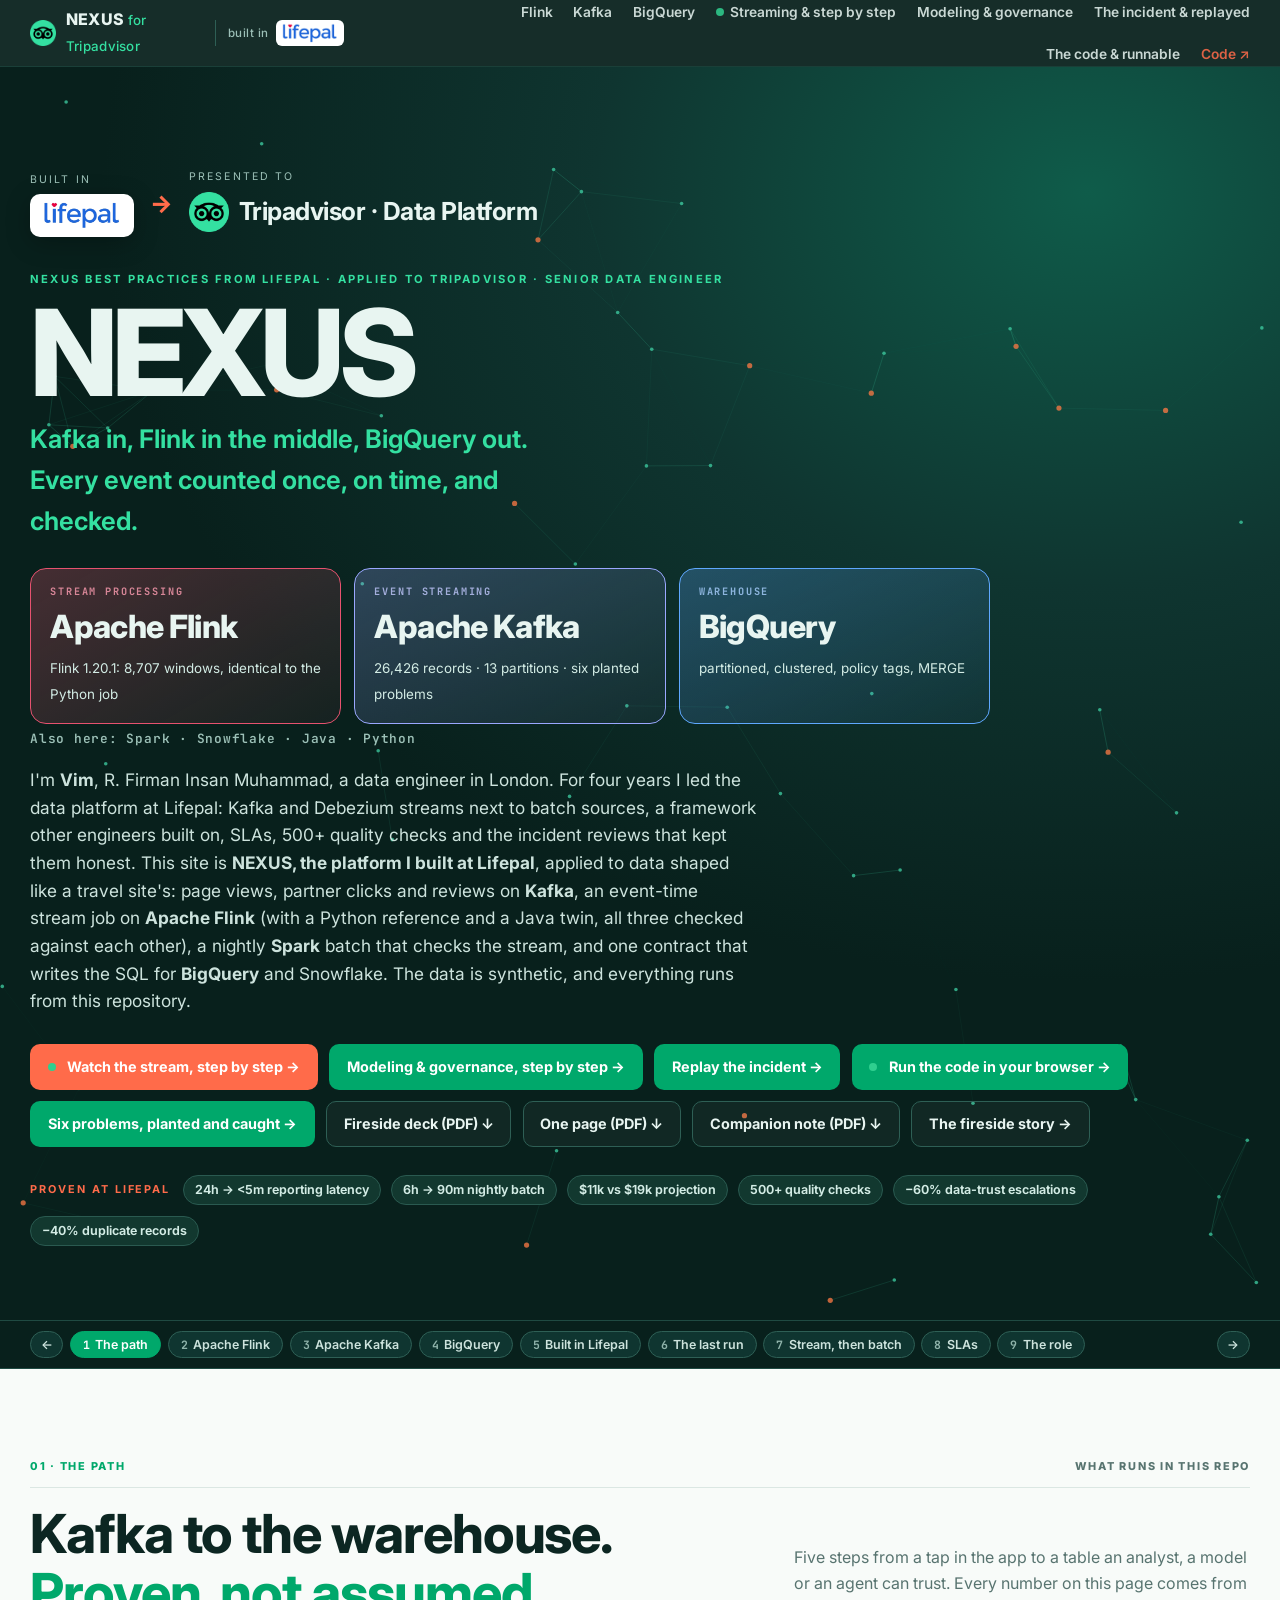
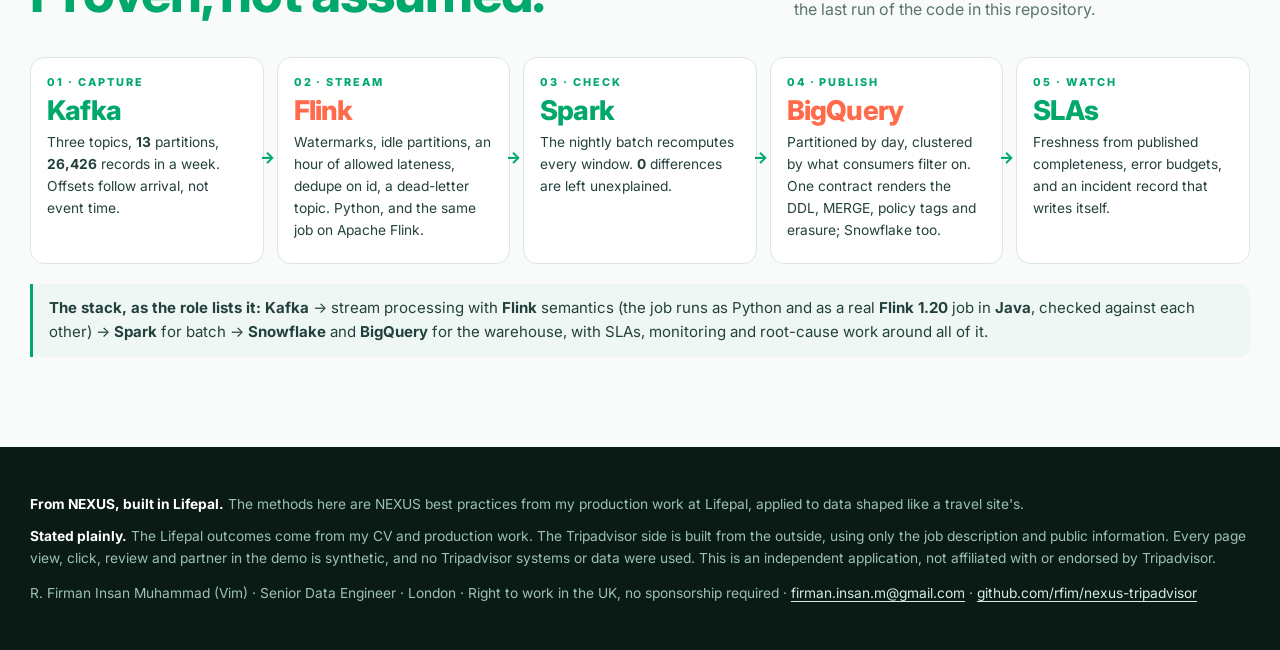
==== commit 50d78a13: "Add the companion note, in the same form as the Codat one Co-Authored-By: Claude Opus 5.5 <noreply@a" ====
--- a/index.html
+++ b/index.html
@@ -55,6 +55,7 @@
       <a class="button b-primary" href="#problems">Six problems, planted and caught →</a>
       <a class="button b-ghost" href="assets/Nexus_Tripadvisor_VIM.pdf">Fireside deck (PDF) ↓</a>
       <a class="button b-ghost" href="assets/VIM_Tripadvisor_one_page.pdf">One page (PDF) ↓</a>
+      <a class="button b-ghost" href="assets/VIM_Tripadvisor_companion_note.pdf">Companion note (PDF) ↓</a>
       <a class="button b-ghost" href="story.html">The fireside story →</a>
     </div>
     <div class="proof"><b>PROVEN AT LIFEPAL</b>
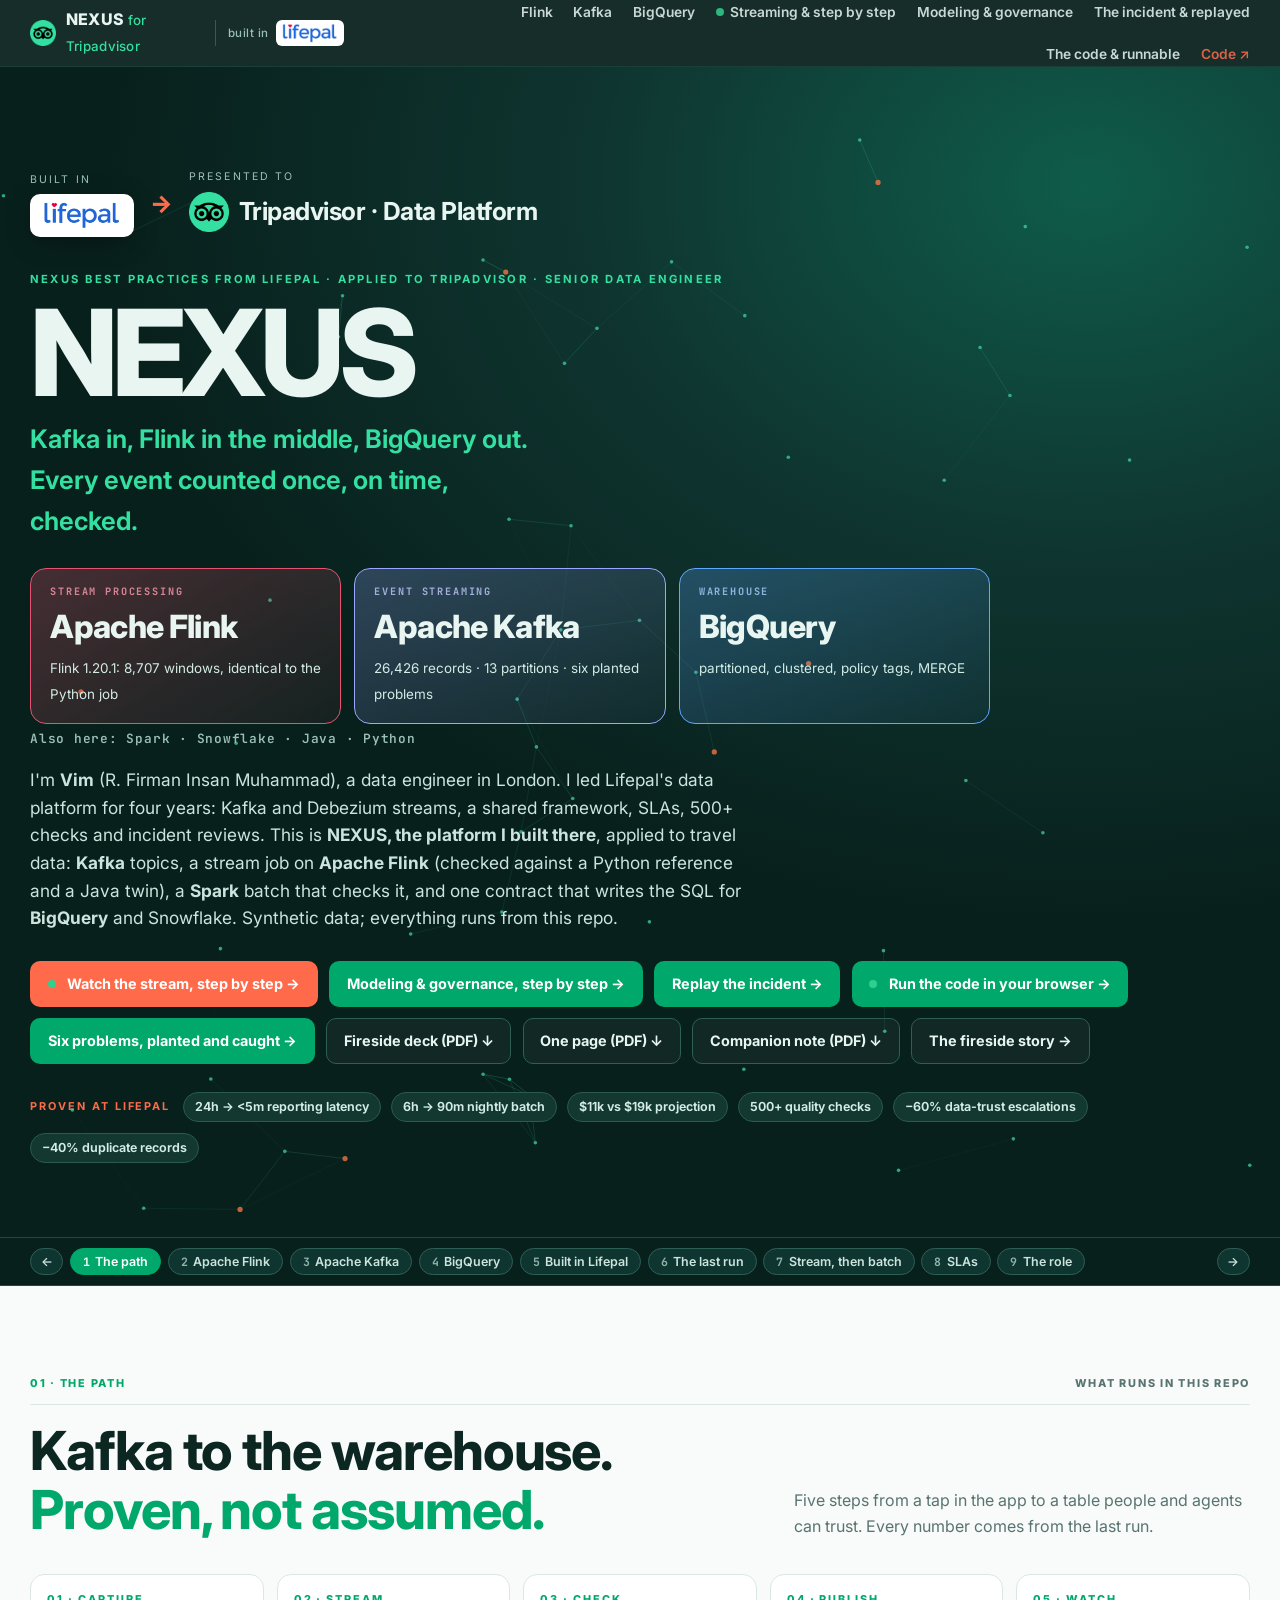
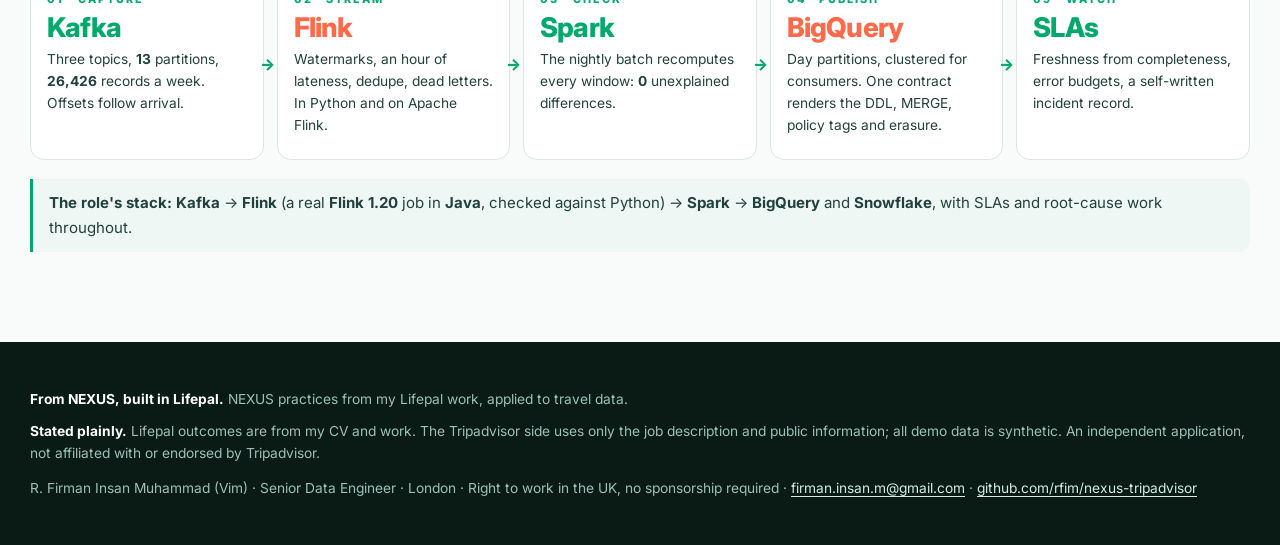
==== commit 4c40e46b: "Concise prose across the site; the whole codebase on the fireside page; four code slides in the deck" ====
--- a/index.html
+++ b/index.html
@@ -39,14 +39,14 @@
     </div>
     <p class="kicker" style="color:var(--violet2)">NEXUS best practices from Lifepal · applied to Tripadvisor · Senior Data Engineer</p>
     <h1>NEXUS</h1>
-    <p class="sub">Kafka in, Flink in the middle, BigQuery out. Every event counted once, on time, and checked.</p>
+    <p class="sub">Kafka in, Flink in the middle, BigQuery out. Every event counted once, on time, checked.</p>
     <div class="stack3" aria-label="The three technologies this site is built around">
       <a class="stack-tile flink" href="#java"><small>Stream processing</small><b>Apache Flink</b><span data-k="flink_line">Flink 1.20 job, checked in CI</span></a>
       <a class="stack-tile kafka" href="#problems"><small>Event streaming</small><b>Apache Kafka</b><span data-k="kafka_line">three topics, six planted problems</span></a>
       <a class="stack-tile bq" href="#warehouses"><small>Warehouse</small><b>BigQuery</b><span>partitioned, clustered, policy tags, MERGE</span></a>
     </div>
     <p class="also">Also here: Spark · Snowflake · Java · Python</p>
-    <p class="lede">I'm <b>Vim</b>, R. Firman Insan Muhammad, a data engineer in London. For four years I led the data platform at Lifepal: Kafka and Debezium streams next to batch sources, a framework other engineers built on, SLAs, 500+ quality checks and the incident reviews that kept them honest. This site is <b>NEXUS, the platform I built at Lifepal</b>, applied to data shaped like a travel site's: page views, partner clicks and reviews on <b>Kafka</b>, an event-time stream job on <b>Apache Flink</b> (with a Python reference and a Java twin, all three checked against each other), a nightly <b>Spark</b> batch that checks the stream, and one contract that writes the SQL for <b>BigQuery</b> and Snowflake. The data is synthetic, and everything runs from this repository.</p>
+    <p class="lede">I'm <b>Vim</b> (R. Firman Insan Muhammad), a data engineer in London. I led Lifepal's data platform for four years: Kafka and Debezium streams, a shared framework, SLAs, 500+ checks and incident reviews. This is <b>NEXUS, the platform I built there</b>, applied to travel data: <b>Kafka</b> topics, a stream job on <b>Apache Flink</b> (checked against a Python reference and a Java twin), a <b>Spark</b> batch that checks it, and one contract that writes the SQL for <b>BigQuery</b> and Snowflake. Synthetic data; everything runs from this repo.</p>
     <div class="cta">
       <a class="button b-pink" href="stream.html"><span class="live" aria-hidden="true"></span>Watch the stream, step by step →</a>
       <a class="button b-primary" href="governance.html">Modeling &amp; governance, step by step →</a>
@@ -75,15 +75,15 @@
   <div class="shell">
     <div class="index"><span>01 · The path</span><span>what runs in this repo</span></div>
     <div class="head"><h2>Kafka to the warehouse. <em>Proven, not assumed.</em></h2>
-      <p>Five steps from a tap in the app to a table an analyst, a model or an agent can trust. Every number on this page comes from the last run of the code in this repository.</p></div>
+      <p>Five steps from a tap in the app to a table people and agents can trust. Every number comes from the last run.</p></div>
     <div class="path">
-      <div class="step"><div class="n">01 · CAPTURE</div><div class="big">Kafka</div><p>Three topics, <b data-k="partitions">–</b> partitions, <b data-k="records">–</b> records in a week. Offsets follow arrival, not event time.</p></div>
-      <div class="step"><div class="n">02 · STREAM</div><div class="big">Flink</div><p>Watermarks, idle partitions, an hour of allowed lateness, dedupe on id, a dead-letter topic. Python, and the same job on Apache Flink.</p></div>
-      <div class="step"><div class="n">03 · CHECK</div><div class="big">Spark</div><p>The nightly batch recomputes every window. <b data-k="unexplained">–</b> differences are left unexplained.</p></div>
-      <div class="step"><div class="n">04 · PUBLISH</div><div class="big">BigQuery</div><p>Partitioned by day, clustered by what consumers filter on. One contract renders the DDL, MERGE, policy tags and erasure; Snowflake too.</p></div>
-      <div class="step"><div class="n">05 · WATCH</div><div class="big">SLAs</div><p>Freshness from published completeness, error budgets, and an incident record that writes itself.</p></div>
-    </div>
-    <div class="callout" style="margin-top:1.2rem"><b>The stack, as the role lists it:</b> <b>Kafka</b> → stream processing with <b>Flink</b> semantics (the job runs as Python and as a real <b>Flink 1.20</b> job in <b>Java</b>, checked against each other) → <b>Spark</b> for batch → <b>Snowflake</b> and <b>BigQuery</b> for the warehouse, with SLAs, monitoring and root-cause work around all of it.</div>
+      <div class="step"><div class="n">01 · CAPTURE</div><div class="big">Kafka</div><p>Three topics, <b data-k="partitions">–</b> partitions, <b data-k="records">–</b> records a week. Offsets follow arrival.</p></div>
+      <div class="step"><div class="n">02 · STREAM</div><div class="big">Flink</div><p>Watermarks, an hour of lateness, dedupe, dead letters. In Python and on Apache Flink.</p></div>
+      <div class="step"><div class="n">03 · CHECK</div><div class="big">Spark</div><p>The nightly batch recomputes every window: <b data-k="unexplained">–</b> unexplained differences.</p></div>
+      <div class="step"><div class="n">04 · PUBLISH</div><div class="big">BigQuery</div><p>Day partitions, clustered for consumers. One contract renders the DDL, MERGE, policy tags and erasure.</p></div>
+      <div class="step"><div class="n">05 · WATCH</div><div class="big">SLAs</div><p>Freshness from completeness, error budgets, a self-written incident record.</p></div>
+    </div>
+    <div class="callout" style="margin-top:1.2rem"><b>The role's stack:</b> <b>Kafka</b> → <b>Flink</b> (a real <b>Flink 1.20</b> job in <b>Java</b>, checked against Python) → <b>Spark</b> → <b>BigQuery</b> and <b>Snowflake</b>, with SLAs and root-cause work throughout.</div>
   </div>
 </section>
 
@@ -91,14 +91,14 @@
   <div class="shell">
     <div class="index"><span>02 · Apache Flink</span><span>real Apache Flink 1.20, run in CI · stated plainly</span></div>
     <div class="head"><h2>The stream, <em>on Apache Flink.</em></h2>
-      <p>The stream job is also an Apache Flink job: the DataStream API in Java 17, with keyed state, per-partition watermarks, allowed lateness and side outputs. CI builds it with Maven, replays the week on Flink's local MiniCluster, and fails if a window differs from the Python job.</p></div>
+      <p>The stream job also runs on Apache Flink: DataStream API, Java 17, keyed state, per-partition watermarks, side outputs. CI replays the week on a MiniCluster and fails if one window differs from Python.</p></div>
     <div class="grid g3" id="flink-tiles"></div>
     <div class="card" style="margin-top:1rem"><div class="sqltabs" id="flink-tabs"></div><div class="mono" id="flink-why" style="font-size:.8rem;color:#9cc0b7;margin:.2rem 0 .6rem"></div><pre id="flink-code" style="max-height:520px;overflow:auto"></pre></div>
     <div class="grid g2" style="margin-top:1rem">
       <div class="card"><div class="kicker" style="color:var(--violet2)">Python job ↔ Flink API</div><h3 style="margin:.3rem 0 .6rem;color:#fff">Same rule, Flink's name for it</h3><div id="flink-map"></div></div>
       <div class="card"><div class="kicker" style="color:var(--violet2)">java/src/nexus/WindowJob.java</div><h3 style="margin:.3rem 0 .6rem;color:#fff">And a plain-Java twin</h3><div id="java-result"></div></div>
     </div>
-    <div class="callout pink" style="margin-top:1rem"><b>Depth, honestly:</b> Kafka, Spark and Python are production experience; at Lifepal the streaming was Kafka + Debezium with Spark, not Flink. The Flink job here is real Flink 1.20 and runs in CI on a MiniCluster, not on a production cluster. Snowflake is production experience from Deloitte. BigQuery I haven't run in production: the SQL here is mapped from Snowflake and Databricks (partitioning and clustering for bytes scanned, MERGE, policy tags), and it's where I'd learn first. Java is the part of the stack I'd be ramping up on, and the Flink job and the twin are how I've started: same semantics, tested against a reference.</div>
+    <div class="callout pink" style="margin-top:1rem"><b>Depth, honestly:</b> Kafka, Spark and Python are production experience; my streaming was Kafka + Debezium with Spark, not Flink. This Flink job is real Flink 1.20, run on a MiniCluster, not a production cluster. Snowflake: production, at Deloitte. BigQuery: not yet in production; the SQL is mapped from Snowflake and Databricks. Java is the part of the stack I'd be ramping up on; this job and the twin are my start.</div>
   </div>
 </section>
 
@@ -106,10 +106,10 @@
   <div class="shell">
     <div class="index"><span>03 · Apache Kafka · six problems</span><span>planted in the topics, caught in the run</span></div>
     <div class="head"><h2>What Kafka really delivers. <em>And what it takes.</em></h2>
-      <p>The generator runs a travel site for a week and writes what the brokers would keep. It plants the six problems I've met running streams in production. Each one is tested, and each one is on the step-by-step page.</p></div>
+      <p>A simulated week of a travel site, with six problems I've met in production. Each is tested and on the step-by-step page.</p></div>
     <div class="grid g3" id="problem-cards"></div>
     <h3 style="margin:2rem 0 .8rem;color:#fff">One review, version by version</h3>
-    <p style="max-width:72ch">A reviewer edits a review, then asks for their data to be erased. An outbox replay then re-sends the earlier edit with a new event id, so de-duplication can't catch it. Only the version rule does: the tombstone is version 4, and nothing older can bring the review back.</p>
+    <p style="max-width:72ch">A reviewer edits, then asks to be erased. A replay re-sends the old edit with a new id, so dedupe misses it. The version rule doesn't: the tombstone is version 4, and nothing older brings the review back.</p>
     <div id="story" style="margin-top:.8rem"></div>
     <div class="cta"><a class="button b-pink" href="stream.html"><span class="live" aria-hidden="true"></span>Watch all six, step by step →</a></div>
   </div>
@@ -119,12 +119,12 @@
   <div class="shell">
     <div class="index"><span>04 · BigQuery + Snowflake</span><span>one contract, two dialects, governance included</span></div>
     <div class="head"><h2>BigQuery-ready. <em>Snowflake too.</em></h2>
-      <p>Gold lands in <b>BigQuery</b> partitioned by day and clustered by the column consumers filter on, because you pay for bytes scanned. The DDL, MERGE, policy tags and erasure are generated from <code>contracts/sources.yml</code>, with the same for Snowflake, and committed; CI fails if they drift. Stated plainly: written and checked here, not run on a BigQuery project.</p></div>
+      <p>Gold lands in <b>BigQuery</b> partitioned by day and clustered for consumers: you pay for bytes scanned. The SQL for both warehouses is generated from <code>contracts/sources.yml</code>; CI fails if it drifts. Checked here, not run on a BigQuery project.</p></div>
     <div class="grid g2">
       <div class="card"><h3>Same product: BigQuery, and Snowflake</h3><div id="dialects" style="margin-top:.6rem"></div></div>
       <div class="card" style="background:var(--navy);border-color:#1f4a3c"><div class="sqltabs" id="sql-tabs"></div><pre id="sql" style="max-height:440px;overflow:auto"></pre></div>
     </div>
-    <div class="callout" style="margin-top:1rem"><b>Checked, not only rendered.</b> The run loads Gold into SQLite with the same upsert semantics, runs the rules in <code>contracts/quality.yml</code>, applies the erasure, and checks that every personal field has a masking policy in Snowflake and a policy tag in BigQuery. <span id="wh-sum"></span></div>
+    <div class="callout" style="margin-top:1rem"><b>Checked, not just rendered.</b> The run loads Gold into SQLite with the same upsert, runs <code>contracts/quality.yml</code>, applies the erasure, and checks every personal field is masked in both warehouses. <span id="wh-sum"></span></div>
   </div>
 </section>
 
@@ -132,15 +132,15 @@
   <div class="shell">
     <div class="index"><span>05 · Built in Lifepal</span><span>a high-traffic consumer marketplace</span></div>
     <div class="head"><h2>Different product. <em>Same plumbing.</em></h2>
-      <p>Lifepal compared insurance; Tripadvisor compares places to stay, eat and see. Both are marketplaces where clicks to partners are revenue, and where people decide on what other people wrote.</p></div>
+      <p>Lifepal compared insurance; Tripadvisor compares places. Both earn on partner clicks, and people decide on what others wrote.</p></div>
     <div class="grid g2">
       <div class="card top-v"><div class="kicker">Lifepal · consumer insurance marketplace</div>
         <h3 style="margin:.4rem 0">One governed layer out of a fragmented estate</h3>
-        <p>Batch jobs and legacy ingestion paths, each with its own idea of a customer. I wrote the spec and led the move to one lakehouse, team by team.</p>
-        <ul><li>Kafka + Debezium CDC from PostgreSQL, next to batch from APIs and partner files</li><li>A config-driven Python framework: a new source was configuration, not code</li><li>SLAs, 500+ checks, anomaly holds, runbooks, a root-cause review after every incident</li><li>An MCP server for governed agent access; a RAG copilot with 1,000+ outcomes a day</li></ul></div>
+        <p>Scattered batch jobs, each with its own idea of a customer. I wrote the spec and led the move to one lakehouse.</p>
+        <ul><li>Kafka + Debezium CDC, plus batch from APIs and files</li><li>A config-driven framework: new sources as config</li><li>SLAs, 500+ checks, anomaly holds, root-cause reviews</li><li>An MCP server for agents; a RAG copilot (1,000+ outcomes a day)</li></ul></div>
       <div class="card top-p"><div class="kicker" style="color:var(--pink)">Tripadvisor · Data Platform</div>
         <h3 style="margin:.4rem 0">Frameworks, infrastructure and governance for every data user</h3>
-        <p>As the role describes it: ETL/ELT across Snowflake and BigQuery, owned pipelines with SLAs, streaming and batch on Flink, Spark and Kafka, production Java and Python.</p>
+        <p>Per the role: ETL/ELT on Snowflake and BigQuery, SLA-owned pipelines, Flink, Spark and Kafka, Java and Python.</p>
         <ul><li>Event streams where lateness, retries and bad records are normal</li><li>Batch that checks the stream instead of replacing it</li><li>Two warehouses fed from one definition</li><li>SLAs that page early, and postmortems that change the template</li></ul></div>
     </div>
     <div class="grid g5" style="margin-top:1.2rem">
@@ -148,7 +148,7 @@
       <div class="card"><div class="big p">75%</div><p>Nightly batch cut from 6 hours to 90 minutes by tuning Spark and SQL.</p></div>
       <div class="card"><div class="big">$11k</div><p>Monthly platform cost, against a $19k forecast.</p></div>
       <div class="card"><div class="big p">−60%</div><p>Data-trust escalations, with SLAs, 500+ checks and anomaly holds.</p></div>
-      <div class="card"><div class="big">3–5</div><p>Engineers led. Two promoted to Senior; onboarding halved from 4 weeks to 2.</p></div>
+      <div class="card"><div class="big">3–5</div><p>Engineers led; two promoted to Senior; onboarding halved.</p></div>
     </div>
   </div>
 </section>
@@ -157,10 +157,10 @@
   <div class="shell">
     <div class="index"><span>06 · The last run</span><span>plain Python, Java and PySpark, synthetic data</span></div>
     <div class="head"><h2>What the run <em>actually did.</em></h2>
-      <p>A week of a travel site, 5 to 11 October: three stream jobs, a lost TaskManager, a poison pill, the nightly batch, the checks, the warehouses and the SLA monitor. The figures are read from <code>assets/data/site.json</code>, which the run writes.</p></div>
+      <p>5–11 October: three stream jobs, a lost TaskManager, a poison pill, the batch, the checks and the SLA monitor. Figures from <code>assets/data/site.json</code>.</p></div>
     <div class="grid g4" id="run-tiles"></div>
     <div class="card" style="margin-top:1rem"><h3>Every record accounted for</h3>
-      <p style="font-size:.86rem">Per topic, what was read equals what was counted, de-duplicated, sent to the side output, dead-lettered or kept from overwriting a newer version. The job keeps this ledger in its checkpointed state, so a restore can't double-count.</p>
+      <p style="font-size:.86rem">Per topic: read = counted + duplicates + late + dead letters + stale. The ledger is checkpointed, so a restore can't double-count.</p>
       <div id="ledgers"></div></div>
     <div class="grid g2" style="margin-top:1rem">
       <div class="card"><h3>Checks in the warehouse</h3><div id="checks" style="margin-top:.5rem"></div></div>
@@ -174,11 +174,11 @@
   <div class="shell">
     <div class="index"><span>07 · Stream, then batch</span><span>the batch checks the stream; it doesn't replace it</span></div>
     <div class="head"><h2>Fast first. <em>Right by morning.</em></h2>
-      <p>The stream publishes within minutes and closes a window an hour after its watermark passes. The nightly batch recomputes every window from the whole topic, where nothing is late. Every window where they differ must be explained, record for record, by the stream's side output.</p></div>
+      <p>The stream publishes in minutes; the nightly batch recomputes every window from the whole topic. Every difference must be explained, record for record, by the side output.</p></div>
     <div id="recon"></div>
     <div class="grid g2" style="margin-top:1rem">
-      <div class="card"><h3>Windows that differ, and why</h3><p style="font-size:.86rem">The offline upload: an iOS app flushed a flight's worth of events hours after they happened. The stream had closed those windows; the batch counts them.</p><div id="win-examples" style="margin-top:.6rem"></div></div>
-      <div class="card"><h3>Page views per hour, and the hour held</h3><p style="font-size:.86rem">An hour is held from Gold when it is more than 2σ above the same hour on earlier days and at least double it. One hour was held; three users made 1,500 views in it.</p><div id="volume" style="margin-top:.6rem"></div><div id="bots"></div></div>
+      <div class="card"><h3>Windows that differ, and why</h3><p style="font-size:.86rem">An iOS app flushed a flight's worth of events hours late. The stream had closed those windows; the batch counts them.</p><div id="win-examples" style="margin-top:.6rem"></div></div>
+      <div class="card"><h3>Page views per hour, and the hour held</h3><p style="font-size:.86rem">An hour over 2σ and double its usual volume is held from Gold. One was: three users, 1,500 views.</p><div id="volume" style="margin-top:.6rem"></div><div id="bots"></div></div>
     </div>
   </div>
 </section>
@@ -187,9 +187,9 @@
   <div class="shell">
     <div class="index"><span>08 · SLAs</span><span>measured the way a consumer feels them</span></div>
     <div class="head"><h2>On time is a number. <em>So is late.</em></h2>
-      <p>A product's freshness is how far behind its published completeness is: the job publishes "complete up to" with the data, so an empty window at 3 a.m. still says the product is current. Samples every five minutes; the SLO turns them into an error budget.</p></div>
+      <p>Freshness is how far published completeness lags, so a quiet 3 a.m. still reads as current. Sampled every five minutes; the SLO sets the error budget.</p></div>
     <div id="sla-table"></div>
-    <div class="card" style="margin-top:1rem"><h3>partner_revenue_15m on Friday 9 October</h3><p style="font-size:.86rem">Minutes behind, against the 45-minute SLA. A truncated record stopped the job at 14:05; freshness only crossed the line at 14:35. The restart count would have paged at 14:08.</p><div id="fresh" style="margin-top:.5rem"></div></div>
+    <div class="card" style="margin-top:1rem"><h3>partner_revenue_15m on Friday 9 October</h3><p style="font-size:.86rem">Minutes behind vs the 45-minute SLA. A bad record stopped the job at 14:05; freshness crossed the line at 14:35. A restart alert would have paged at 14:08.</p><div id="fresh" style="margin-top:.5rem"></div></div>
     <div class="cta"><a class="button b-primary" href="oncall.html"><span class="live" aria-hidden="true"></span>Replay the incident, minute by minute →</a></div>
   </div>
 </section>
@@ -200,15 +200,15 @@
     <div class="head"><h2>Platform first. <em>Every data user next.</em></h2><p>Every row points to working code or a section of this page.</p></div>
     <div class="tablewrap"><table>
       <tr><th>The role asks for</th><th>What I've done (at Lifepal unless stated)</th><th>Here</th></tr>
-      <tr><td class="k">ETL/ELT across Snowflake and BigQuery</td><td>Snowflake and dbt warehouses at Deloitte; a Databricks + dbt lakehouse at Lifepal with Kimball models for five teams.</td><td><a href="https://github.com/rfim/nexus-tripadvisor/tree/main/warehouse"><code>warehouse/</code></a></td></tr>
-      <tr><td class="k">Own critical pipelines: SLAs, monitoring, root cause</td><td>SLAs for business-critical pipelines, freshness and volume alerts, runbooks, a root-cause review after every incident; escalations −60%.</td><td><a href="oncall.html">The incident</a></td></tr>
-      <tr><td class="k">Streaming and batch on Flink, Spark, Kafka</td><td>Kafka + Debezium CDC streams with Spark; Spark tuning took the nightly batch from 6 hours to 90 minutes.</td><td><a href="https://github.com/rfim/nexus-tripadvisor/blob/main/src/nexus/stream.py"><code>stream.py</code></a></td></tr>
-      <tr><td class="k">Production Java and Python</td><td>Python in production for ten years. Java: the twin here, tested against the Python job.</td><td><a href="https://github.com/rfim/nexus-tripadvisor/blob/main/java/src/nexus/WindowJob.java"><code>WindowJob.java</code></a></td></tr>
-      <tr><td class="k">Shared data frameworks</td><td>A config-driven ingestion framework the whole team used; FastAPI services exposing data to product teams.</td><td><a href="https://github.com/rfim/nexus-tripadvisor/blob/main/contracts/sources.yml"><code>contracts/</code></a></td></tr>
-      <tr><td class="k">Governance tooling</td><td>PII masking, role-based access, lineage, certified models, an MCP server giving agents governed access.</td><td><a href="#warehouses">Snowflake + BigQuery</a></td></tr>
-      <tr><td class="k">GenAI, analytics and ML at scale</td><td>A production RAG copilot (1,000+ outcomes a day), a dbt semantic layer, feature pipelines for data science.</td><td><a href="story.html">Fireside story</a></td></tr>
-      <tr><td class="k">Senior: standards and people</td><td>Set standards for modelling, testing and observability; led 3–5 engineers, two promoted to Senior; taught 100+ learners.</td><td><a href="run.html#tests">The tests</a></td></tr>
-      <tr><td class="k">Flink, specifically</td><td>Stated plainly: not in production. Here it's real Flink 1.20 (DataStream API, keyed state, watermarks, side outputs) run in CI on a MiniCluster, with the same windows as the Python job.</td><td><a href="https://github.com/rfim/nexus-tripadvisor/tree/main/flink/job"><code>flink/job/</code></a></td></tr>
+      <tr><td class="k">ETL/ELT across Snowflake and BigQuery</td><td>Snowflake + dbt at Deloitte; Databricks + dbt with Kimball models for five teams at Lifepal.</td><td><a href="https://github.com/rfim/nexus-tripadvisor/tree/main/warehouse"><code>warehouse/</code></a></td></tr>
+      <tr><td class="k">Own critical pipelines: SLAs, monitoring, root cause</td><td>SLAs, freshness and volume alerts, runbooks, root-cause reviews; escalations −60%.</td><td><a href="oncall.html">The incident</a></td></tr>
+      <tr><td class="k">Streaming and batch on Flink, Spark, Kafka</td><td>Kafka + Debezium with Spark; nightly batch tuned from 6 hours to 90 minutes.</td><td><a href="https://github.com/rfim/nexus-tripadvisor/blob/main/src/nexus/stream.py"><code>stream.py</code></a></td></tr>
+      <tr><td class="k">Production Java and Python</td><td>Python for ten years. Java: the Flink job and twin here.</td><td><a href="https://github.com/rfim/nexus-tripadvisor/blob/main/java/src/nexus/WindowJob.java"><code>WindowJob.java</code></a></td></tr>
+      <tr><td class="k">Shared data frameworks</td><td>A config-driven ingestion framework; FastAPI data services.</td><td><a href="https://github.com/rfim/nexus-tripadvisor/blob/main/contracts/sources.yml"><code>contracts/</code></a></td></tr>
+      <tr><td class="k">Governance tooling</td><td>PII masking, RBAC, lineage, certified models, governed agent access.</td><td><a href="#warehouses">Snowflake + BigQuery</a></td></tr>
+      <tr><td class="k">GenAI, analytics and ML at scale</td><td>A RAG copilot (1,000+ outcomes a day), a semantic layer, feature pipelines.</td><td><a href="story.html">Fireside story</a></td></tr>
+      <tr><td class="k">Senior: standards and people</td><td>Set modelling and testing standards; led 3–5 engineers (two promoted); taught 100+ learners.</td><td><a href="run.html#tests">The tests</a></td></tr>
+      <tr><td class="k">Flink, specifically</td><td>Not in production. Here: real Flink 1.20 on a MiniCluster in CI, matching the Python job window for window.</td><td><a href="https://github.com/rfim/nexus-tripadvisor/tree/main/flink/job"><code>flink/job/</code></a></td></tr>
     </table></div>
   </div>
 </section>
@@ -216,8 +216,8 @@
 </main>
 
 <footer><div class="shell">
-  <p><b style="color:#fff">From NEXUS, built in Lifepal.</b> The methods here are NEXUS best practices from my production work at Lifepal, applied to data shaped like a travel site's.</p>
-  <p style="margin-top:.6rem"><b style="color:#fff">Stated plainly.</b> The Lifepal outcomes come from my CV and production work. The Tripadvisor side is built from the outside, using only the job description and public information. Every page view, click, review and partner in the demo is synthetic, and no Tripadvisor systems or data were used. This is an independent application, not affiliated with or endorsed by Tripadvisor.</p>
+  <p><b style="color:#fff">From NEXUS, built in Lifepal.</b> NEXUS practices from my Lifepal work, applied to travel data.</p>
+  <p style="margin-top:.6rem"><b style="color:#fff">Stated plainly.</b> Lifepal outcomes are from my CV and work. The Tripadvisor side uses only the job description and public information; all demo data is synthetic. An independent application, not affiliated with or endorsed by Tripadvisor.</p>
   <p style="margin-top:.8rem">R. Firman Insan Muhammad (Vim) · Senior Data Engineer · London · Right to work in the UK, no sponsorship required · <a href="mailto:firman.insan.m@gmail.com">firman.insan.m@gmail.com</a> · <a href="https://github.com/rfim/nexus-tripadvisor">github.com/rfim/nexus-tripadvisor</a></p>
 </div></footer>
 <script src="assets/common.js"></script>
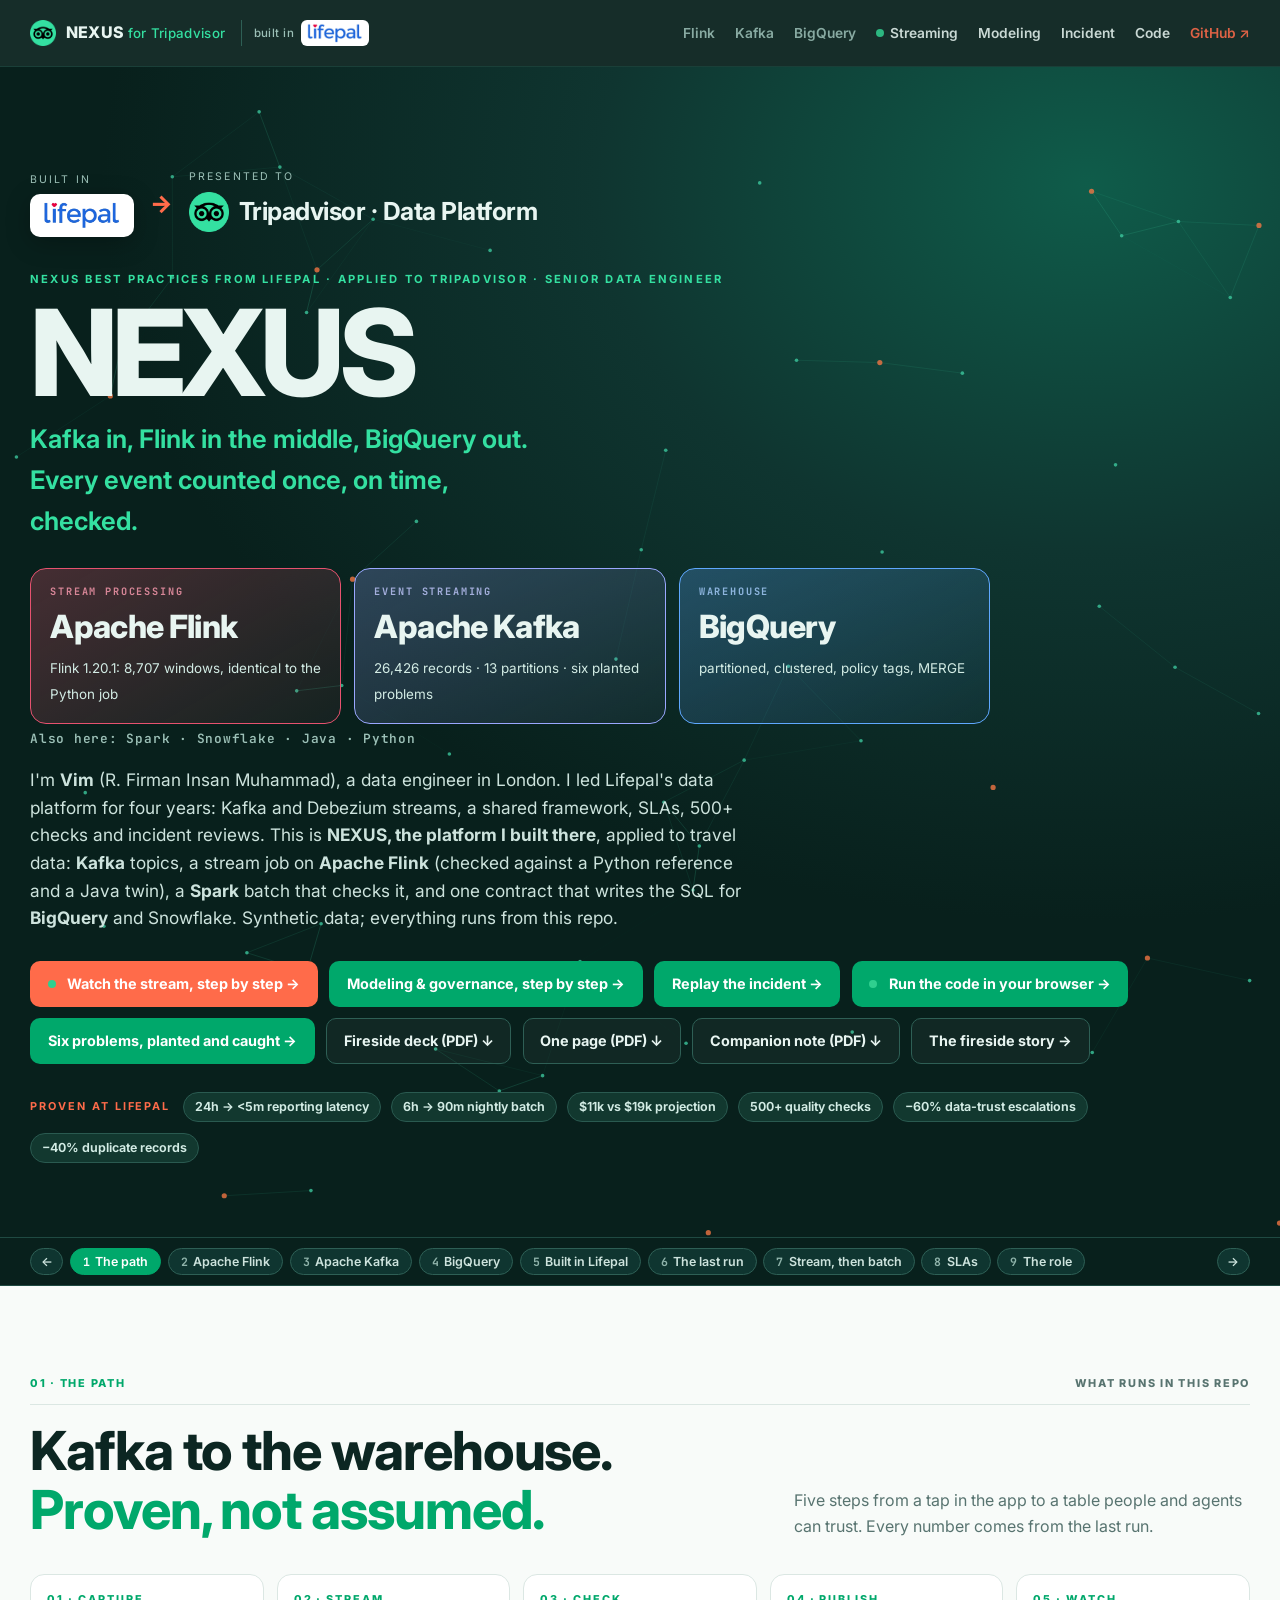
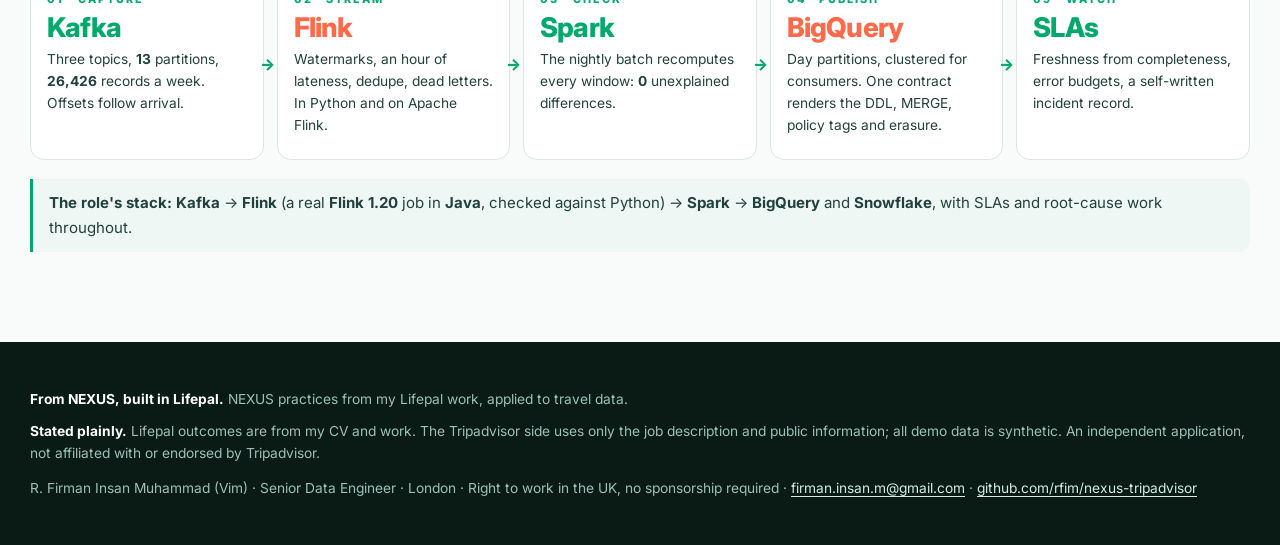
==== commit 28397c8f: "Header on one line: short nav labels on every page, extras hidden on narrow screens Co-Authored-By: " ====
--- a/index.html
+++ b/index.html
@@ -20,11 +20,11 @@
     <a href="#java">Flink</a>
     <a href="#problems">Kafka</a>
     <a href="#warehouses">BigQuery</a>
-    <a href="stream.html" class="keep"><span class="live" aria-hidden="true"></span>Streaming &amp; step by step</a>
-    <a href="governance.html" class="keep">Modeling &amp; governance</a>
-    <a href="oncall.html" class="keep">The incident &amp; replayed</a>
-    <a href="run.html" class="keep">The code &amp; runnable</a>
-    <a href="https://github.com/rfim/nexus-tripadvisor" class="nav-code keep">Code ↗</a>
+    <a href="stream.html" class="keep"><span class="live" aria-hidden="true"></span>Streaming</a>
+    <a href="governance.html" class="keep">Modeling</a>
+    <a href="oncall.html" class="keep">Incident</a>
+    <a href="run.html" class="keep">Code</a>
+    <a href="https://github.com/rfim/nexus-tripadvisor" class="nav-code keep">GitHub ↗</a>
   </nav>
 </div></header>
 
--- a/assets/tripadvisor.css
+++ b/assets/tripadvisor.css
@@ -68,3 +68,11 @@
 .term i{font-style:normal;color:#4f6f67}
 .t-cmd{color:#34e0a1;font-weight:600}.t-dim{color:#6f8f87}.t-err{color:#ff8a7a}.t-ok{color:#9be7c4}
 .t-hit{color:#fff;background:rgba(230,82,111,.22);display:inline-block;width:100%}
+/* header: one tidy line */
+.site-header .brand>span{white-space:nowrap}
+.site-header nav{flex-wrap:nowrap;gap:1.25rem}
+.site-header nav a{white-space:nowrap}
+.site-header nav a[href^="#"]{color:#9cc0b7}
+@media (max-width:1180px){.site-header nav a:not(.keep){display:none}}
+@media (max-width:900px){.built-in{display:none}.site-header nav{gap:.9rem}}
+@media (max-width:640px){.site-header .shell{flex-wrap:wrap;padding:.4rem 0}.site-header nav{flex-wrap:wrap;justify-content:flex-start;gap:.3rem .9rem}}
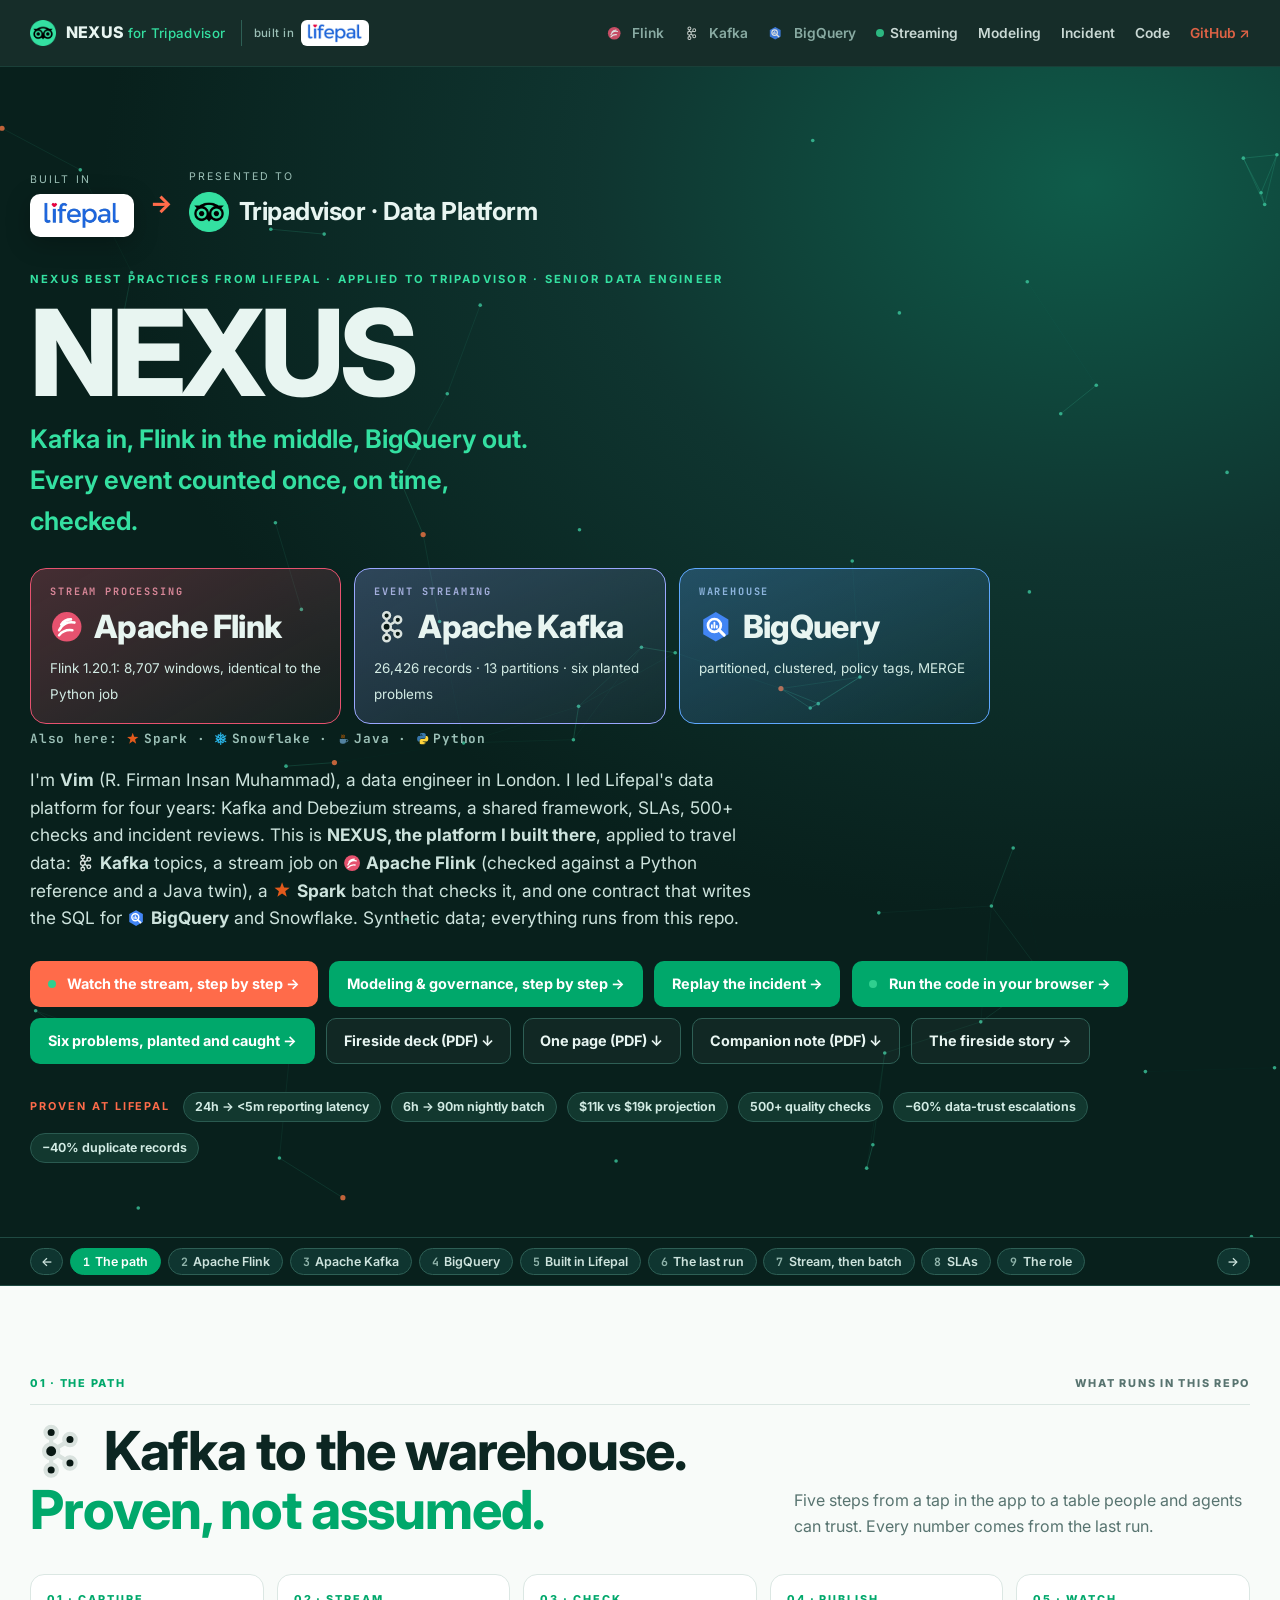
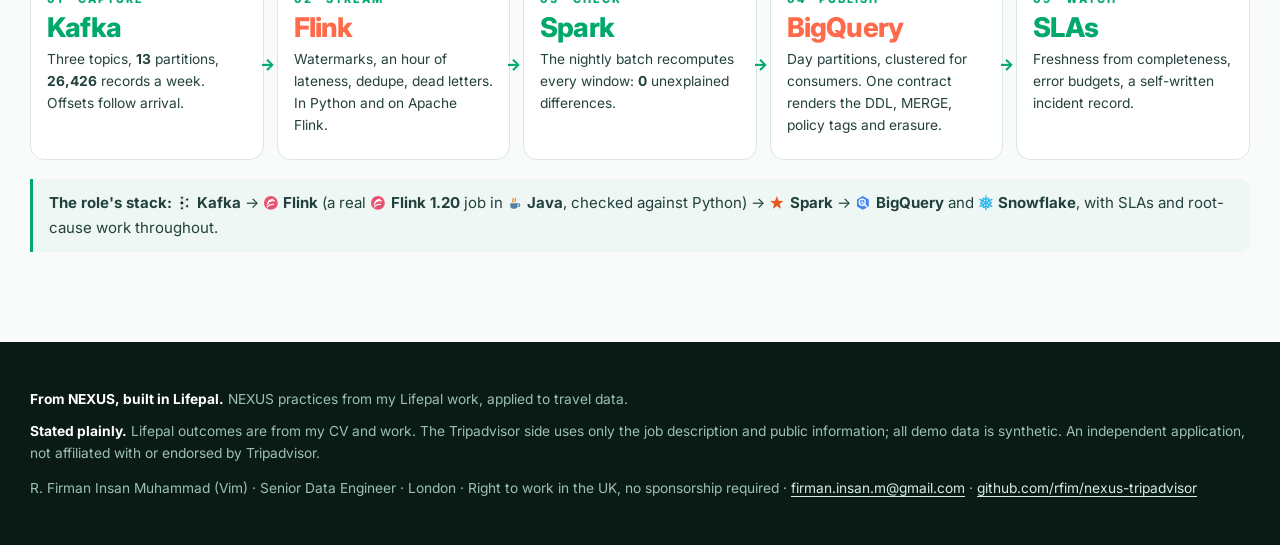
==== commit 140e61a1: "Technology icons on every page: one shared sprite, auto-added to labels that name a technology, plac" ====
--- a/index.html
+++ b/index.html
@@ -45,7 +45,7 @@
       <a class="stack-tile kafka" href="#problems"><small>Event streaming</small><b>Apache Kafka</b><span data-k="kafka_line">three topics, six planted problems</span></a>
       <a class="stack-tile bq" href="#warehouses"><small>Warehouse</small><b>BigQuery</b><span>partitioned, clustered, policy tags, MERGE</span></a>
     </div>
-    <p class="also">Also here: Spark · Snowflake · Java · Python</p>
+    <p class="also">Also here: <b>Spark</b> · <b>Snowflake</b> · <b>Java</b> · <b>Python</b></p>
     <p class="lede">I'm <b>Vim</b> (R. Firman Insan Muhammad), a data engineer in London. I led Lifepal's data platform for four years: Kafka and Debezium streams, a shared framework, SLAs, 500+ checks and incident reviews. This is <b>NEXUS, the platform I built there</b>, applied to travel data: <b>Kafka</b> topics, a stream job on <b>Apache Flink</b> (checked against a Python reference and a Java twin), a <b>Spark</b> batch that checks it, and one contract that writes the SQL for <b>BigQuery</b> and Snowflake. Synthetic data; everything runs from this repo.</p>
     <div class="cta">
       <a class="button b-pink" href="stream.html"><span class="live" aria-hidden="true"></span>Watch the stream, step by step →</a>
@@ -224,4 +224,5 @@
 <script src="assets/flink.js"></script>
 <script src="assets/home.js"></script>
 <script src="assets/strip.js"></script>
+<script src="assets/icons.js?v=e13"></script>
 </body></html>
--- a/assets/tripadvisor.css
+++ b/assets/tripadvisor.css
@@ -76,3 +76,49 @@
 @media (max-width:1180px){.site-header nav a:not(.keep){display:none}}
 @media (max-width:900px){.built-in{display:none}.site-header nav{gap:.9rem}}
 @media (max-width:640px){.site-header .shell{flex-wrap:wrap;padding:.4rem 0}.site-header nav{flex-wrap:wrap;justify-content:flex-start;gap:.3rem .9rem}}
+
+/* "How it was chosen" under each step (assets/choice.js) */
+.choice{margin:0;padding:14px 22px 16px;border-top:1px solid rgba(255,255,255,.07);background:rgba(4,18,14,.55)}
+.choice[hidden]{display:none}
+
+.ch-tag{font:700 10.5px "JetBrains Mono",ui-monospace,monospace;letter-spacing:.1em;text-transform:uppercase;padding:3px 8px;border-radius:6px}
+.ch-tag.m{background:rgba(52,224,161,.16);color:#34e0a1}.ch-tag.d{background:rgba(255,210,122,.14);color:#ffd27a}
+.ch-q{font:600 15px Inter,system-ui,sans-serif;color:#d3e2dc}
+.ch-bars{display:grid;gap:6px;max-width:860px}
+.ch-row{display:grid;grid-template-columns:minmax(120px,240px) minmax(60px,1fr) minmax(70px,auto);gap:12px;align-items:center;font:500 13px Inter,system-ui,sans-serif;color:#b9cfc7}
+.ch-track{height:12px;border-radius:6px;background:rgba(255,255,255,.05);overflow:hidden}
+.ch-track i{display:block;height:100%;border-radius:6px;background:#4c6e61;transition:width .5s ease}
+.ch-row.pick{color:#d3e2dc;font-weight:700}.ch-row.pick .ch-track i{background:#2fb487}
+.ch-row.pick .ch-l::after{content:"  ✓ chosen";color:#34e0a1;font-size:11px}
+.ch-v{font:600 12.5px "JetBrains Mono",ui-monospace,monospace;color:inherit;white-space:nowrap}
+.ch-v small{display:block;font:500 10.5px Inter,system-ui,sans-serif;color:#7f9c92}
+.ch-unit{margin-top:6px;font:500 11px "JetBrains Mono",ui-monospace,monospace;color:#7f9c92}
+.ch-mx{border-collapse:collapse;font:500 13px Inter,system-ui,sans-serif;color:#b9cfc7;max-width:100%}
+.ch-mx th{font:600 11px Inter,system-ui,sans-serif;color:#9cc0b7;padding:4px 12px;text-align:center;vertical-align:bottom}
+.ch-mx td{padding:5px 12px;border-top:1px solid rgba(255,255,255,.06);text-align:center}
+.ch-mx td:first-child{text-align:left}
+.ch-mx tr.pick td{background:rgba(52,224,161,.07);color:#d3e2dc;font-weight:700}
+.ch-mx tr.pick td:first-child::after{content:"  ✓ chosen";color:#34e0a1;font-size:11px}
+.ch-mx b.y{color:#34e0a1}.ch-mx b.n{color:#ff7a6b}.ch-mx b.h{color:#ffd27a}
+.ch-why{margin:10px 0 0;font:500 13.5px/1.5 Inter,system-ui,sans-serif;color:#cfe3db;max-width:860px}
+@media (max-width:640px){.choice{padding:12px 14px}.ch-row{grid-template-columns:1fr auto}.ch-track{grid-column:1/-1;grid-row:2}.ch-mx{display:block;overflow-x:auto}}
+.choice{border-top:0;border-bottom:1px solid rgba(255,255,255,.07)}
+.ch-box>summary{list-style:none;display:flex;flex-wrap:wrap;align-items:center;gap:10px;cursor:pointer}
+.ch-box>summary::-webkit-details-marker{display:none}
+.ch-box[open]>summary{margin-bottom:10px}
+.ch-toggle{margin-left:auto;font:600 12px Inter,system-ui,sans-serif;color:#9cc0b7;border:1px solid #34584b;border-radius:8px;padding:4px 10px;white-space:nowrap}
+.ch-box>summary:hover .ch-toggle{color:#d3e2dc;border-color:#34e0a1}
+.ch-box:not([open]) .ch-when-open,.ch-box[open] .ch-when-closed{display:none}
+.ch-box:not([open]) .ch-q{font-style:italic;color:#ffd27a}
+.choice details.ch-box{background:transparent;border:0;border-radius:0;padding:0;margin:0;box-shadow:none;color:inherit}
+.choice details.ch-box>summary{background:transparent;padding:0;color:inherit}
+#choice details,#choice details[open],#choice summary{background:transparent !important;border:0 !important;box-shadow:none !important}
+.ch-body{display:grid;grid-template-columns:minmax(0,1fr) 260px;gap:22px;align-items:start}
+.ch-main{min-width:0}
+.ch-model{margin:0;border:1px solid rgba(255,255,255,.07);border-radius:12px;padding:6px 6px 8px;background:rgba(255,255,255,.02)}
+.ch-model svg{display:block;width:100%;height:auto}
+.ch-model figcaption{font:600 10.5px "JetBrains Mono",ui-monospace,monospace;color:#7f9c92;text-align:center;margin-top:2px}
+.ch-n{display:inline-grid;place-items:center;width:17px;height:17px;margin-right:7px;border-radius:50%;background:#4c6e61;color:#081713;font:800 10px Inter,system-ui,sans-serif;font-style:normal;vertical-align:1px}
+.ch-row.pick .ch-n,.ch-mx tr.pick .ch-n{background:#2fb487}
+@media (max-width:820px){.ch-body{grid-template-columns:1fr}.ch-model{max-width:320px}}
+.ch-mx,.ch-mx tr,.ch-mx th,.ch-mx td{border-color:rgba(255,255,255,.06) !important;border-left:0 !important;border-right:0 !important;border-bottom:0 !important}
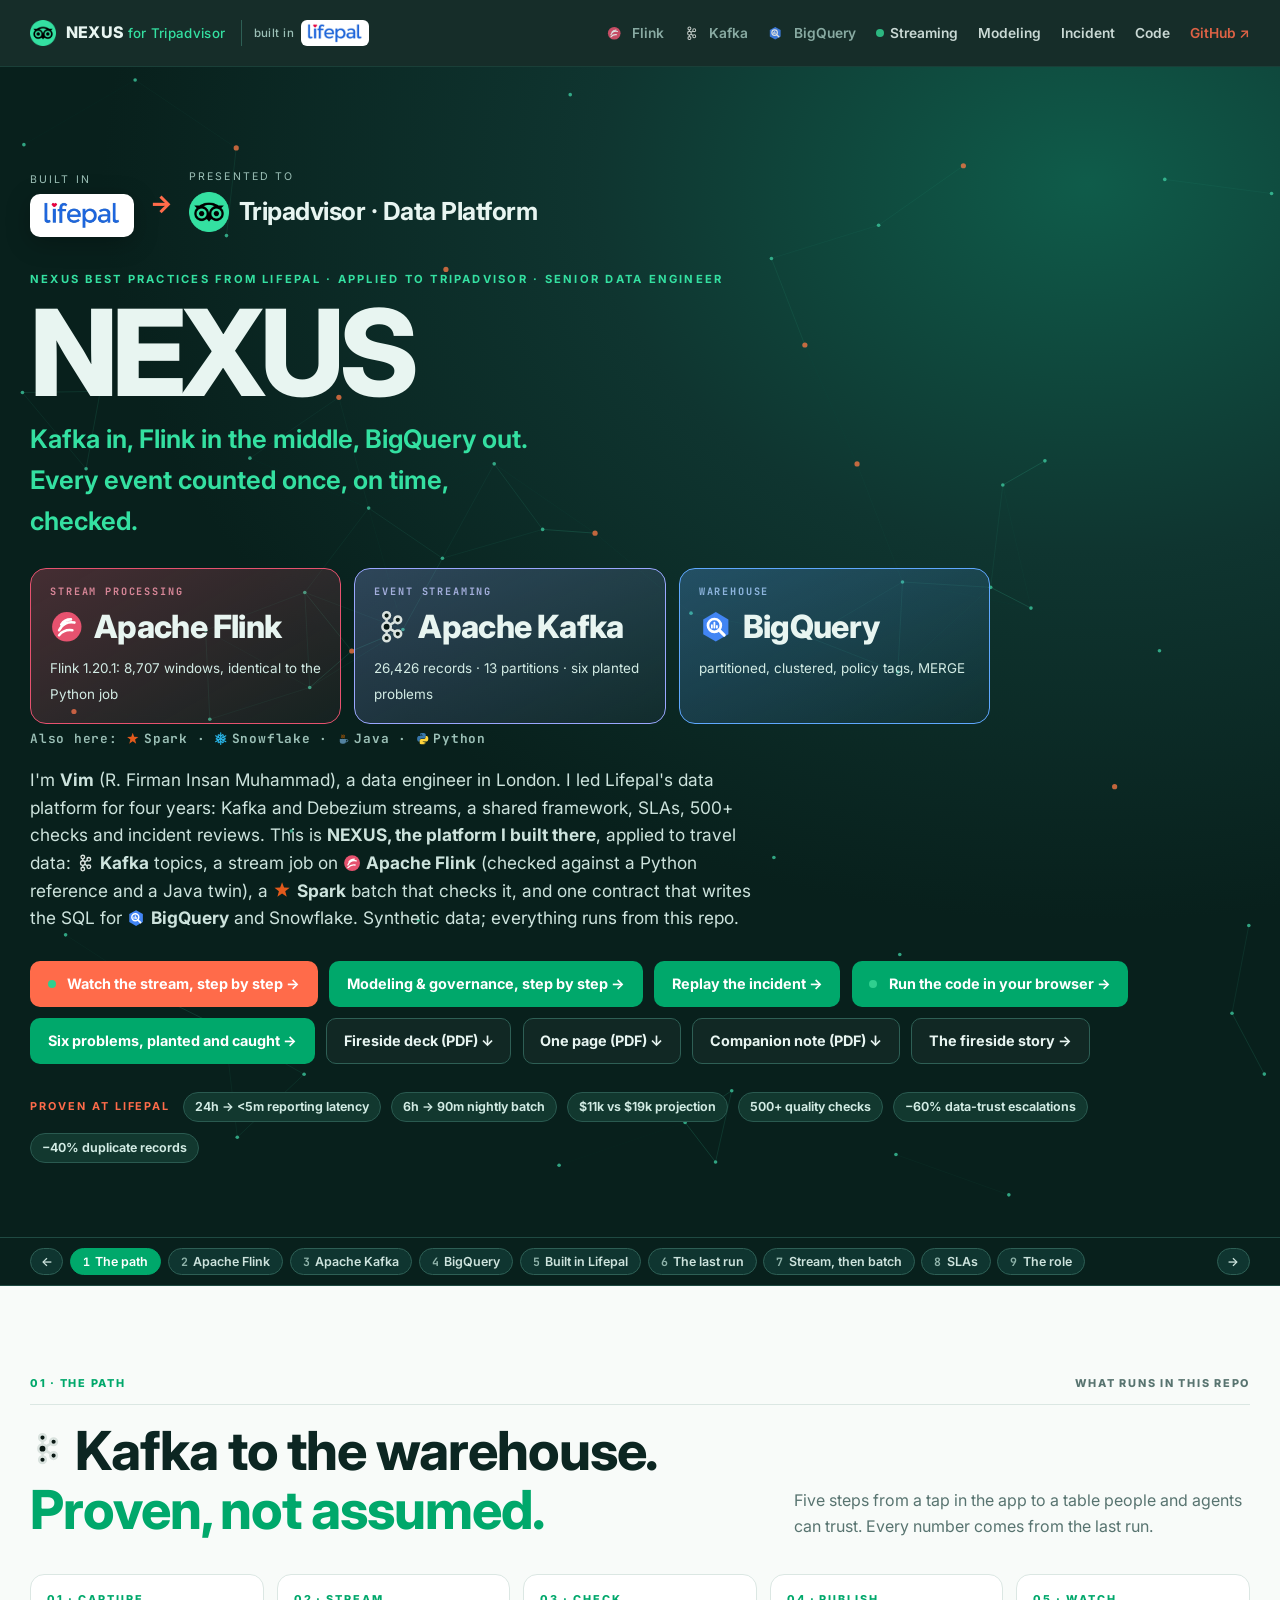
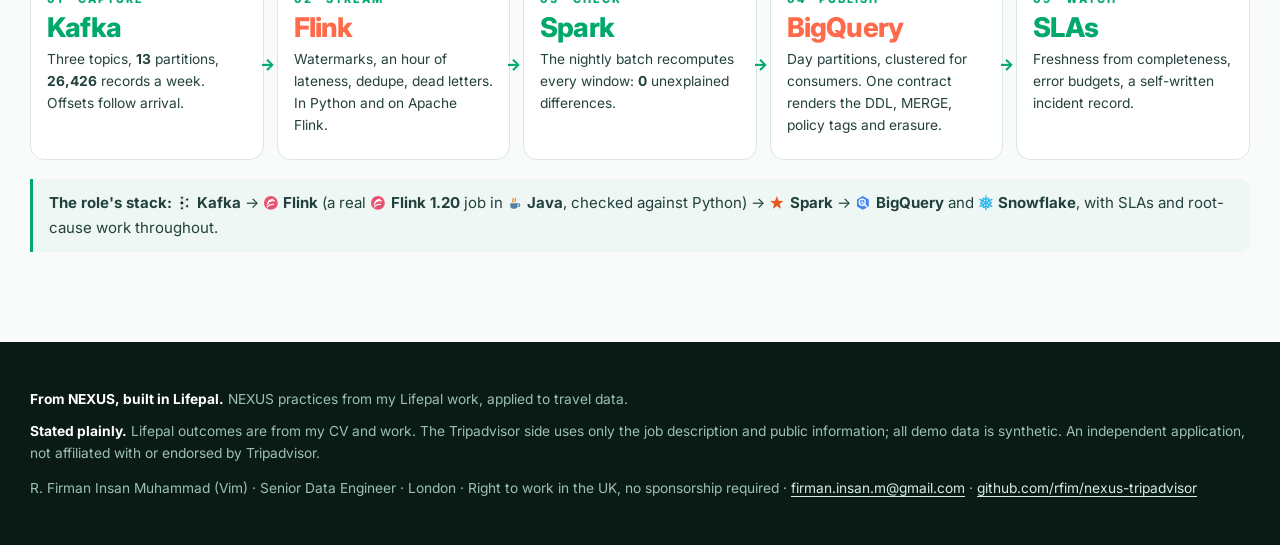
==== commit 069fa6c8: "Smaller icons in large headings Co-Authored-By: Claude Opus 5.5 <noreply@anthropic.com> Claude-Sessi" ====
--- a/index.html
+++ b/index.html
@@ -224,5 +224,5 @@
 <script src="assets/flink.js"></script>
 <script src="assets/home.js"></script>
 <script src="assets/strip.js"></script>
-<script src="assets/icons.js?v=e13"></script>
+<script src="assets/icons.js?v=e14"></script>
 </body></html>
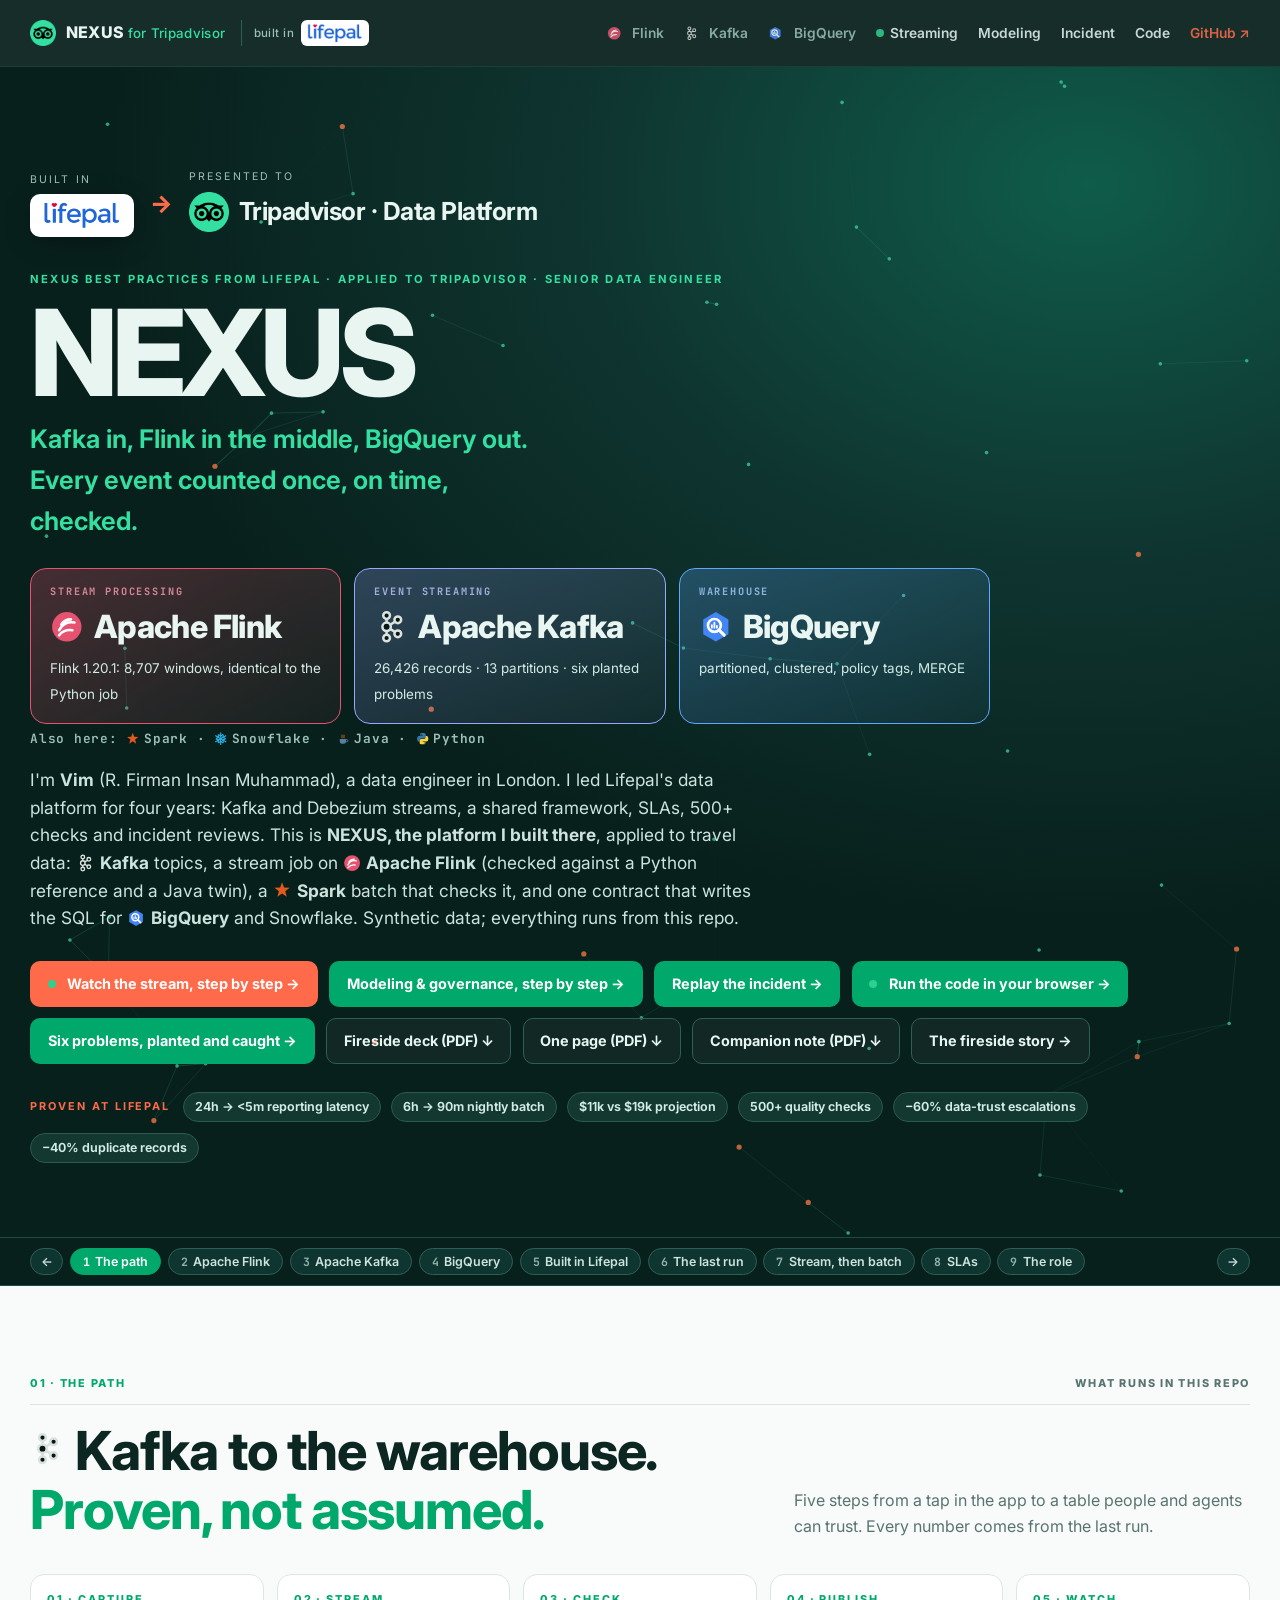
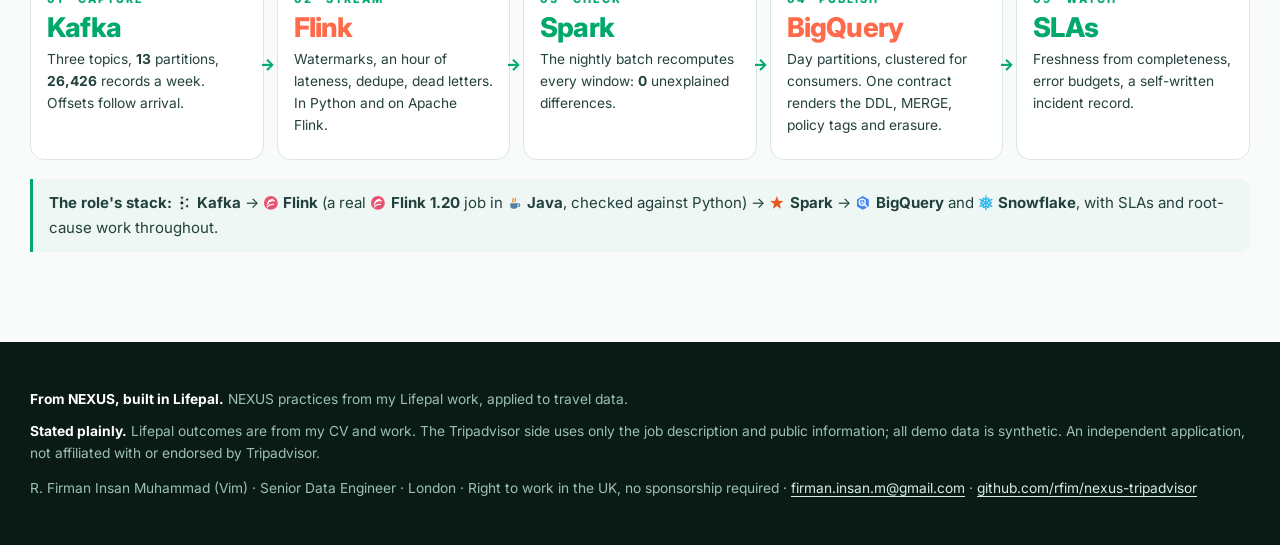
==== commit 55a60d01: "Code editor: the file list and the code scroll inside the box The IDE grid had no row size, so its r" ====
--- a/index.html
+++ b/index.html
@@ -9,7 +9,7 @@
 <link rel="apple-touch-icon" href="assets/apple-touch-icon.png">
 <link rel="preconnect" href="https://fonts.googleapis.com"><link rel="preconnect" href="https://fonts.gstatic.com" crossorigin>
 <link href="https://fonts.googleapis.com/css2?family=Inter:wght@300;400;500;600;700;800&family=JetBrains+Mono:wght@400;600&display=swap" rel="stylesheet">
-<link rel="stylesheet" href="assets/site.css">
+<link rel="stylesheet" href="assets/site.css?v=s1">
 <link rel="stylesheet" href="assets/tripadvisor.css">
 </head>
 <body>
--- a/assets/site.css
+++ b/assets/site.css
@@ -310,3 +310,8 @@
 .logo-chip img{display:block;width:56px;height:auto}
 @media (max-width:520px){.built-in{padding-left:.5rem;margin-left:.15rem;flex-direction:column;align-items:flex-start;gap:.15rem}.built-in small{font-size:.62rem}.logo-chip img{width:44px}}
 .brand-mark{flex:none}
+/* ide-scroll-fix: one row that fits the box, so the file list and the code each scroll inside it */
+.ide{grid-template-rows:minmax(0,1fr)}
+.tree,.ide-main,.editor{min-height:0}
+.tree{overscroll-behavior:contain}
+@media (max-width:980px){.ide{grid-template-rows:auto}}
